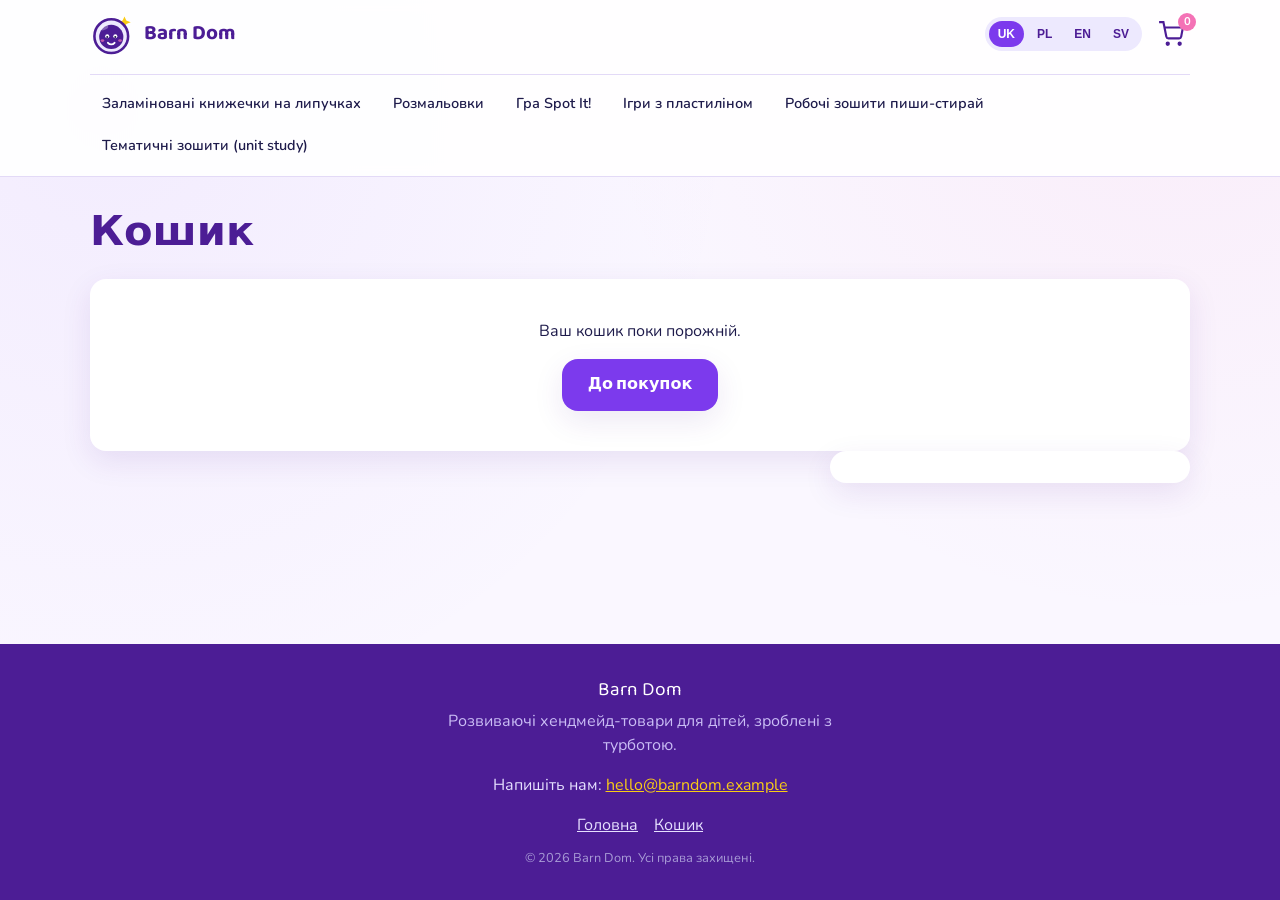
==== cart.html @ f645354f "First version of shop site Co-Authored-By: Claude Opus 5 <noreply@anthropic.com>" ====
<!doctype html>
<html lang="uk">
<head>
  <meta charset="UTF-8">
  <meta name="viewport" content="width=device-width, initial-scale=1">
  <title>Кошик — Barn Dom</title>
  <meta name="description" content="Ваш кошик покупок у крамниці Barn Dom.">
  <link rel="icon" href="assets/brand/favicon.svg" type="image/svg+xml">
  <link rel="preconnect" href="https://fonts.googleapis.com">
  <link rel="preconnect" href="https://fonts.gstatic.com" crossorigin>
  <link href="https://fonts.googleapis.com/css2?family=Baloo+2:wght@500;600;700;800&family=Nunito:wght@400;600;700;800&display=swap" rel="stylesheet">
  <link rel="stylesheet" href="css/styles.css">
</head>
<body data-page="cart">
  <a class="skip-link" href="#bd-page">Skip to content</a>
  <header class="site-header" id="bd-header"></header>
  <main id="bd-page" tabindex="-1"></main>
  <footer class="site-footer" id="bd-footer"></footer>

  <script src="js/config.js"></script>
  <script src="js/i18n.js"></script>
  <script src="js/products.js"></script>
  <script src="js/cart.js"></script>
  <script src="js/app.js"></script>
</body>
</html>
---- css/styles.css ----
/*
 * Barn Dom — styles
 * Mobile-first. Breakpoints: 600px (tablet), 900px (desktop).
 */

:root {
  --color-primary: #7c3aed;
  --color-primary-dark: #6423d1;
  --color-deep-purple: #4c1d95;
  --color-lavender: #ede9fe;
  --color-bg: #faf7ff;
  --color-yellow: #facc15;
  --color-pink: #f472b6;
  --color-ink: #1e1b4b;
  --color-muted: #6b6490;
  --color-white: #ffffff;
  --color-border: #e3daf7;
  --color-danger: #d1315b;

  --radius-lg: 24px;
  --radius-md: 16px;
  --radius-sm: 10px;
  --shadow-soft: 0 10px 30px rgba(76, 29, 149, 0.1);
  --shadow-lift: 0 16px 40px rgba(76, 29, 149, 0.18);

  --font-heading: "Baloo 2", "Comic Sans MS", system-ui, sans-serif;
  --font-body: "Nunito", system-ui, -apple-system, "Segoe UI", sans-serif;

  --container-width: 1140px;
  color-scheme: light;
}

* {
  box-sizing: border-box;
}

html,
body {
  margin: 0;
  padding: 0;
}

body {
  background: var(--color-bg);
  color: var(--color-ink);
  font-family: var(--font-body);
  line-height: 1.5;
  -webkit-font-smoothing: antialiased;
  background-image: radial-gradient(circle at 8% 12%, rgba(124, 58, 237, 0.06) 0, transparent 45%),
    radial-gradient(circle at 92% 4%, rgba(244, 114, 182, 0.08) 0, transparent 40%);
  background-attachment: fixed;
  min-height: 100vh;
  display: flex;
  flex-direction: column;
}

h1,
h2,
h3,
h4 {
  font-family: var(--font-heading);
  color: var(--color-deep-purple);
  line-height: 1.2;
  margin: 0 0 0.5em;
}

h1 {
  font-size: clamp(1.8rem, 4vw, 2.6rem);
}

h2 {
  font-size: clamp(1.4rem, 3vw, 1.9rem);
}

p {
  margin: 0 0 1em;
}

a {
  color: var(--color-primary);
}

img {
  max-width: 100%;
  display: block;
}

.container {
  width: 100%;
  max-width: var(--container-width);
  margin: 0 auto;
  padding-inline: 20px;
}

.visually-hidden {
  position: absolute;
  width: 1px;
  height: 1px;
  padding: 0;
  margin: -1px;
  overflow: hidden;
  clip: rect(0, 0, 0, 0);
  white-space: nowrap;
  border: 0;
}

.skip-link {
  position: absolute;
  left: 12px;
  top: -60px;
  background: var(--color-primary);
  color: #fff;
  padding: 10px 16px;
  border-radius: var(--radius-sm);
  z-index: 1000;
  transition: top 0.2s ease;
}

.skip-link:focus {
  top: 12px;
}

:focus-visible {
  outline: 3px solid var(--color-primary);
  outline-offset: 2px;
  border-radius: 6px;
}

/* ---------- buttons ---------- */

.btn {
  display: inline-flex;
  align-items: center;
  justify-content: center;
  gap: 8px;
  font-family: var(--font-heading);
  font-weight: 600;
  font-size: 1rem;
  border-radius: var(--radius-md);
  padding: 12px 24px;
  border: 2px solid transparent;
  cursor: pointer;
  text-decoration: none;
  transition: transform 0.15s ease, box-shadow 0.15s ease, background 0.15s ease;
}

.btn--primary {
  background: var(--color-primary);
  color: #fff;
  box-shadow: var(--shadow-soft);
}

.btn--primary:hover {
  background: var(--color-primary-dark);
  transform: translateY(-2px);
}

.btn--secondary {
  background: var(--color-lavender);
  color: var(--color-deep-purple);
}

.btn--secondary:hover {
  background: #ded3fb;
  transform: translateY(-2px);
}

.btn--ghost {
  background: transparent;
  color: var(--color-primary);
  border-color: var(--color-primary);
}

.btn--ghost:hover {
  background: var(--color-lavender);
}

.btn--large {
  width: 100%;
  padding: 14px 24px;
  font-size: 1.05rem;
}

@media (min-width: 600px) {
  .btn--large {
    width: auto;
  }
}

/* ---------- header ---------- */

.site-header {
  background: rgba(255, 255, 255, 0.9);
  backdrop-filter: blur(6px);
  position: sticky;
  top: 0;
  z-index: 100;
  border-bottom: 1px solid var(--color-border);
}

.header-inner {
  display: flex;
  align-items: center;
  gap: 12px;
  padding-block: 12px;
  flex-wrap: wrap;
}

.brand {
  display: flex;
  align-items: center;
  gap: 10px;
  text-decoration: none;
  margin-right: auto;
}

.brand__name {
  font-family: var(--font-heading);
  font-weight: 700;
  font-size: 1.3rem;
  color: var(--color-deep-purple);
}

.menu-toggle {
  order: 3;
  background: none;
  border: none;
  padding: 8px;
  cursor: pointer;
  display: flex;
  flex-direction: column;
  gap: 5px;
}

.menu-toggle__bar {
  width: 24px;
  height: 3px;
  background: var(--color-deep-purple);
  border-radius: 2px;
  transition: transform 0.2s ease, opacity 0.2s ease;
}

.menu-toggle.is-open .menu-toggle__bar:nth-child(2) {
  transform: translateY(8px) rotate(45deg);
}
.menu-toggle.is-open .menu-toggle__bar:nth-child(3) {
  opacity: 0;
}
.menu-toggle.is-open .menu-toggle__bar:nth-child(4) {
  transform: translateY(-8px) rotate(-45deg);
}

.main-nav {
  order: 4;
  display: none;
  flex-direction: column;
  width: 100%;
  gap: 4px;
  padding-top: 8px;
}

.main-nav.is-open {
  display: flex;
}

.main-nav__link {
  text-decoration: none;
  color: var(--color-ink);
  font-weight: 600;
  padding: 10px 12px;
  border-radius: var(--radius-sm);
}

.main-nav__link:hover {
  background: var(--color-lavender);
}

.header-actions {
  order: 2;
  display: flex;
  align-items: center;
  gap: 10px;
}

.lang-switcher {
  display: flex;
  gap: 4px;
  background: var(--color-lavender);
  padding: 4px;
  border-radius: 999px;
}

/* Two copies of the language switcher are rendered: one lives in the
   mobile menu, the other in the header-actions row for desktop. Only
   one is ever visible (display:none removes the hidden one from the
   accessibility tree too), so there's no duplicate announcement. */
.lang-switcher--mobile {
  margin-bottom: 10px;
}

.lang-switcher--desktop {
  display: none;
}

.lang-btn {
  border: none;
  background: transparent;
  color: var(--color-deep-purple);
  font-weight: 700;
  font-size: 0.75rem;
  padding: 6px 9px;
  border-radius: 999px;
  cursor: pointer;
}

.lang-btn.is-active {
  background: var(--color-primary);
  color: #fff;
}

.cart-link {
  position: relative;
  display: inline-flex;
  color: var(--color-deep-purple);
  padding: 6px;
}

.cart-count {
  position: absolute;
  top: -2px;
  right: -6px;
  background: var(--color-pink);
  color: #fff;
  font-size: 0.7rem;
  font-weight: 700;
  min-width: 18px;
  height: 18px;
  border-radius: 999px;
  display: flex;
  align-items: center;
  justify-content: center;
  padding: 0 4px;
}

@media (min-width: 900px) {
  .menu-toggle {
    display: none;
  }
  .lang-switcher--mobile {
    display: none;
  }
  .lang-switcher--desktop {
    display: flex;
  }
  .main-nav {
    display: flex;
    flex-direction: row;
    flex-wrap: wrap;
    order: 4;
    width: 100%;
    flex-basis: 100%;
    padding-top: 10px;
    margin-top: 6px;
    border-top: 1px solid var(--color-border);
    gap: 4px 8px;
  }
  .main-nav__link {
    white-space: nowrap;
    font-size: 0.9rem;
    padding: 8px 12px;
  }
  .header-actions {
    order: 2;
  }
}

/* ---------- footer ---------- */

.site-footer {
  margin-top: auto;
  background: var(--color-deep-purple);
  color: #e6e0ff;
  padding-block: 32px;
}

.footer-inner {
  text-align: center;
}

.footer__brand {
  font-family: var(--font-heading);
  font-size: 1.2rem;
  color: #fff;
  margin-bottom: 4px;
}

.footer__tagline {
  color: #cabdf5;
  max-width: 40ch;
  margin-inline: auto;
}

.footer__contact a {
  color: var(--color-yellow);
}

.footer__links {
  display: flex;
  justify-content: center;
  gap: 16px;
  margin-bottom: 12px;
}

.footer__links a {
  color: #e6e0ff;
}

.footer__rights {
  font-size: 0.8rem;
  color: #a89bd6;
  margin-bottom: 0;
}

/* ---------- main content spacing ---------- */

#bd-page {
  flex: 1;
  padding-block: 32px 60px;
}

/* ---------- hero / home ---------- */

.hero {
  display: flex;
  flex-direction: column-reverse;
  align-items: center;
  gap: 24px;
  text-align: center;
  padding-block: 8px 40px;
}

.hero__text h1 {
  position: relative;
}

.hero__text p {
  color: var(--color-muted);
  font-size: 1.05rem;
}

.hero__image img {
  width: min(320px, 70vw);
  height: auto;
  margin-inline: auto;
}

@media (min-width: 900px) {
  .hero {
    flex-direction: row;
    text-align: left;
    padding-block: 32px 56px;
  }
  .hero__text {
    flex: 1;
  }
  .hero__image {
    flex: 1;
  }
  .hero__image img {
    width: min(420px, 100%);
  }
}

.types-section {
  padding-block: 16px;
}

.types-section h2 {
  text-align: center;
  margin-bottom: 24px;
}

.type-grid {
  display: grid;
  grid-template-columns: repeat(2, minmax(0, 1fr));
  gap: 16px;
}

@media (min-width: 600px) {
  .type-grid {
    grid-template-columns: repeat(3, minmax(0, 1fr));
    gap: 20px;
  }
}

@media (min-width: 900px) {
  .type-grid {
    grid-template-columns: repeat(3, minmax(0, 1fr));
    gap: 24px;
  }
}

.type-card {
  background: #fff;
  border-radius: var(--radius-lg);
  padding: 20px 16px;
  text-align: center;
  text-decoration: none;
  color: var(--color-ink);
  box-shadow: var(--shadow-soft);
  display: flex;
  flex-direction: column;
  align-items: center;
  gap: 6px;
  min-width: 0;
  transition: transform 0.18s ease, box-shadow 0.18s ease;
  border: 2px solid transparent;
}

.type-card:hover,
.type-card:focus-visible {
  transform: translateY(-4px);
  box-shadow: var(--shadow-lift);
  border-color: var(--color-lavender);
}

.type-card__image {
  width: 100%;
  aspect-ratio: 1 / 1;
  display: flex;
  align-items: center;
  justify-content: center;
  background: var(--color-lavender);
  border-radius: var(--radius-md);
  overflow: hidden;
  margin-bottom: 8px;
}

.type-card__image img {
  width: 70%;
  height: 70%;
  object-fit: contain;
}

.type-card__name {
  font-family: var(--font-heading);
  font-weight: 700;
  color: var(--color-deep-purple);
  font-size: 1rem;
  overflow-wrap: break-word;
  word-break: break-word;
}

.type-card__tagline {
  color: var(--color-muted);
  font-size: 0.85rem;
  display: none;
}

.type-card__cta {
  color: var(--color-primary);
  font-weight: 700;
  font-size: 0.85rem;
  margin-top: auto;
}

@media (min-width: 600px) {
  .type-card__tagline {
    display: block;
  }
}

/* ---------- catalog ---------- */

.catalog {
  padding-block: 8px;
}

.back-link {
  display: inline-block;
  text-decoration: none;
  color: var(--color-muted);
  font-weight: 600;
  margin-bottom: 12px;
}

.catalog__count {
  color: var(--color-muted);
  font-weight: 600;
}

.catalog__empty {
  background: #fff;
  border-radius: var(--radius-md);
  padding: 24px;
  text-align: center;
  color: var(--color-muted);
  box-shadow: var(--shadow-soft);
}

.filters {
  margin-bottom: 16px;
}

.filters__toggle {
  display: inline-flex;
  align-items: center;
  gap: 6px;
  background: var(--color-lavender);
  color: var(--color-deep-purple);
  border: none;
  font-weight: 700;
  font-family: var(--font-heading);
  padding: 10px 18px;
  border-radius: 999px;
  cursor: pointer;
  margin-bottom: 12px;
}

.filters__panel {
  display: none;
  flex-direction: column;
  gap: 16px;
  background: #fff;
  border-radius: var(--radius-md);
  padding: 16px;
  box-shadow: var(--shadow-soft);
}

.filters__panel.is-open {
  display: flex;
}

.filter-group__title {
  font-size: 1rem;
  margin-bottom: 8px;
  color: var(--color-deep-purple);
}

.chip-row {
  display: flex;
  flex-wrap: wrap;
  gap: 8px;
}

/* Categories used to be a horizontally-scrolling strip that hid most
   chips off-screen. They now wrap like the age chips, on every
   breakpoint, so all categories stay visible without side-scrolling. */
.chip-row--scroll {
  flex-wrap: wrap;
}

.chip {
  border: 2px solid var(--color-border);
  background: #fff;
  color: var(--color-ink);
  padding: 7px 14px;
  border-radius: 999px;
  font-size: 0.85rem;
  font-weight: 600;
  cursor: pointer;
  white-space: nowrap;
  flex-shrink: 0;
  transition: background 0.15s ease, border-color 0.15s ease, color 0.15s ease;
}

.chip:hover {
  border-color: var(--color-primary);
}

.chip.is-active {
  background: var(--color-primary);
  border-color: var(--color-primary);
  color: #fff;
}

@media (min-width: 900px) {
  .filters__panel {
    display: flex;
  }
  .filters__toggle {
    display: none;
  }
}

.product-grid {
  display: grid;
  grid-template-columns: repeat(2, minmax(0, 1fr));
  gap: 16px;
}

@media (min-width: 600px) {
  .product-grid {
    grid-template-columns: repeat(3, minmax(0, 1fr));
    gap: 20px;
  }
}

@media (min-width: 900px) {
  .product-grid {
    grid-template-columns: repeat(4, minmax(0, 1fr));
    gap: 24px;
  }
}

.product-card {
  background: #fff;
  border-radius: var(--radius-lg);
  padding: 14px;
  box-shadow: var(--shadow-soft);
  display: flex;
  flex-direction: column;
  min-width: 0;
  transition: transform 0.18s ease, box-shadow 0.18s ease;
}

.product-card:hover {
  transform: translateY(-4px);
  box-shadow: var(--shadow-lift);
}

.product-card__image {
  display: block;
  aspect-ratio: 1 / 1;
  background: var(--color-lavender);
  border-radius: var(--radius-md);
  overflow: hidden;
  margin-bottom: 10px;
}

.product-card__image img {
  width: 100%;
  height: 100%;
  object-fit: contain;
}

.product-card__name {
  font-size: 1rem;
  margin-bottom: 4px;
  overflow-wrap: break-word;
  word-break: break-word;
}

.product-card__name a {
  text-decoration: none;
  color: var(--color-deep-purple);
}

.product-card__desc {
  color: var(--color-muted);
  font-size: 0.85rem;
  flex: 1;
}

.product-card__price {
  font-family: var(--font-heading);
  font-weight: 700;
  color: var(--color-primary);
  font-size: 1.1rem;
  margin-bottom: 10px;
}

.product-card__cta {
  text-align: center;
}

/* ---------- product page ---------- */

.product-page {
  display: flex;
  flex-direction: column;
  gap: 24px;
}

.product-page__media img {
  width: 100%;
  max-width: 420px;
  aspect-ratio: 1 / 1;
  object-fit: contain;
  background: var(--color-lavender);
  border-radius: var(--radius-lg);
  margin-inline: auto;
  padding: 20px;
}

.product-page__price {
  font-family: var(--font-heading);
  font-size: 1.5rem;
  color: var(--color-primary);
  font-weight: 700;
}

.product-page__desc {
  color: var(--color-ink);
}

@media (min-width: 900px) {
  .product-page {
    flex-direction: row;
    align-items: flex-start;
  }
  .product-page__media {
    flex: 1;
    position: sticky;
    top: 100px;
  }
  .product-page__info {
    flex: 1;
  }
}

.not-found {
  text-align: center;
  padding-block: 60px;
}

/* ---------- forms ---------- */

.form-field {
  margin-bottom: 18px;
}

.form-field label,
.form-field legend {
  display: block;
  font-weight: 700;
  color: var(--color-deep-purple);
  margin-bottom: 6px;
  font-family: var(--font-heading);
}

.form-field input[type="text"],
.form-field input[type="email"],
.form-field input[type="tel"],
.form-field input[type="number"],
.form-field textarea,
.form-field select {
  width: 100%;
  padding: 11px 14px;
  border-radius: var(--radius-sm);
  border: 2px solid var(--color-border);
  font-family: var(--font-body);
  font-size: 1rem;
  background: #fff;
  color: var(--color-ink);
}

.form-field input:focus,
.form-field textarea:focus,
.form-field select:focus {
  border-color: var(--color-primary);
}

.form-error {
  color: var(--color-danger);
  font-size: 0.85rem;
  margin: 6px 0 0;
}

fieldset.form-field {
  border: none;
  padding: 0;
  margin: 0 0 18px;
}

.radio-pill-row {
  display: flex;
  flex-wrap: wrap;
  gap: 8px;
}

.radio-pill {
  border: 2px solid var(--color-border);
  border-radius: 999px;
  padding: 8px 16px;
  cursor: pointer;
  font-weight: 600;
  font-size: 0.9rem;
  position: relative;
}

.radio-pill input {
  position: absolute;
  opacity: 0;
}

.radio-pill:has(input:checked) {
  background: var(--color-primary);
  border-color: var(--color-primary);
  color: #fff;
}

.radio-pill:has(input:focus-visible) {
  outline: 3px solid var(--color-primary);
  outline-offset: 2px;
}

.checkbox-field {
  display: flex;
  align-items: flex-start;
  gap: 10px;
  font-weight: 600;
  cursor: pointer;
}

.checkbox-field input {
  margin-top: 4px;
  width: 20px;
  height: 20px;
  flex-shrink: 0;
}

.quantity-stepper {
  display: inline-flex;
  align-items: center;
  border: 2px solid var(--color-border);
  border-radius: 999px;
  overflow: hidden;
  width: fit-content;
}

.quantity-stepper button {
  border: none;
  background: var(--color-lavender);
  color: var(--color-deep-purple);
  width: 36px;
  height: 36px;
  font-size: 1.1rem;
  cursor: pointer;
}

.quantity-stepper input {
  width: 44px;
  border: none;
  text-align: center;
  font-size: 1rem;
  font-family: var(--font-body);
  -moz-appearance: textfield;
}

.quantity-stepper input::-webkit-outer-spin-button,
.quantity-stepper input::-webkit-inner-spin-button {
  -webkit-appearance: none;
  margin: 0;
}

/* ---------- cart page ---------- */

.cart-page h1 {
  margin-bottom: 20px;
}

.cart-empty {
  background: #fff;
  border-radius: var(--radius-md);
  padding: 40px 20px;
  text-align: center;
  box-shadow: var(--shadow-soft);
}

.cart-lines {
  list-style: none;
  margin: 0 0 20px;
  padding: 0;
  display: flex;
  flex-direction: column;
  gap: 12px;
}

.cart-line {
  background: #fff;
  border-radius: var(--radius-md);
  box-shadow: var(--shadow-soft);
  padding: 12px;
  display: grid;
  grid-template-columns: 70px 1fr;
  gap: 12px;
  align-items: center;
  position: relative;
}

.cart-line__image {
  width: 70px;
  height: 70px;
  object-fit: contain;
  background: var(--color-lavender);
  border-radius: var(--radius-sm);
  padding: 6px;
}

.cart-line__info {
  min-width: 0;
}

.cart-line__name {
  font-weight: 700;
  color: var(--color-deep-purple);
  margin-bottom: 2px;
}

.cart-line__meta {
  color: var(--color-muted);
  font-size: 0.85rem;
  margin-bottom: 2px;
}

.cart-line__price {
  color: var(--color-primary);
  font-weight: 700;
  margin-bottom: 0;
}

.cart-line__qty {
  grid-column: 2;
}

.cart-line__remove {
  grid-column: 2;
  justify-self: start;
  border: none;
  background: none;
  color: var(--color-danger);
  font-size: 1.4rem;
  line-height: 1;
  cursor: pointer;
  padding: 4px 8px;
}

@media (min-width: 600px) {
  .cart-line {
    grid-template-columns: 70px 1fr auto auto;
  }
  .cart-line__qty,
  .cart-line__remove {
    grid-column: auto;
  }
}

.cart-summary {
  background: #fff;
  border-radius: var(--radius-md);
  box-shadow: var(--shadow-soft);
  padding: 16px 20px;
  margin-bottom: 32px;
  max-width: 360px;
  margin-left: auto;
}

.cart-summary__row {
  display: flex;
  justify-content: space-between;
  padding-block: 6px;
  color: var(--color-muted);
}

.cart-summary__row--total {
  color: var(--color-ink);
  font-weight: 700;
  font-size: 1.15rem;
  border-top: 1px solid var(--color-border);
  margin-top: 4px;
  padding-top: 10px;
}

.order-section {
  background: #fff;
  border-radius: var(--radius-lg);
  padding: 24px;
  box-shadow: var(--shadow-soft);
}

.order-confirmation {
  background: var(--color-lavender);
  border-radius: var(--radius-md);
  padding: 20px;
  text-align: center;
}

.order-confirmation h3 {
  color: var(--color-deep-purple);
}

/* ---------- toast ---------- */

.bd-toast {
  position: fixed;
  left: 50%;
  bottom: 24px;
  transform: translate(-50%, 20px);
  background: var(--color-deep-purple);
  color: #fff;
  padding: 14px 22px;
  border-radius: 999px;
  box-shadow: var(--shadow-lift);
  font-weight: 700;
  opacity: 0;
  transition: opacity 0.25s ease, transform 0.25s ease;
  z-index: 1000;
  max-width: 90vw;
  text-align: center;
}

.bd-toast.show {
  opacity: 1;
  transform: translate(-50%, 0);
}

/* ---------- dark mode ---------- */
@media (prefers-color-scheme: dark) {
  :root:not([data-theme="light"]) {
    color-scheme: dark;
  }
}
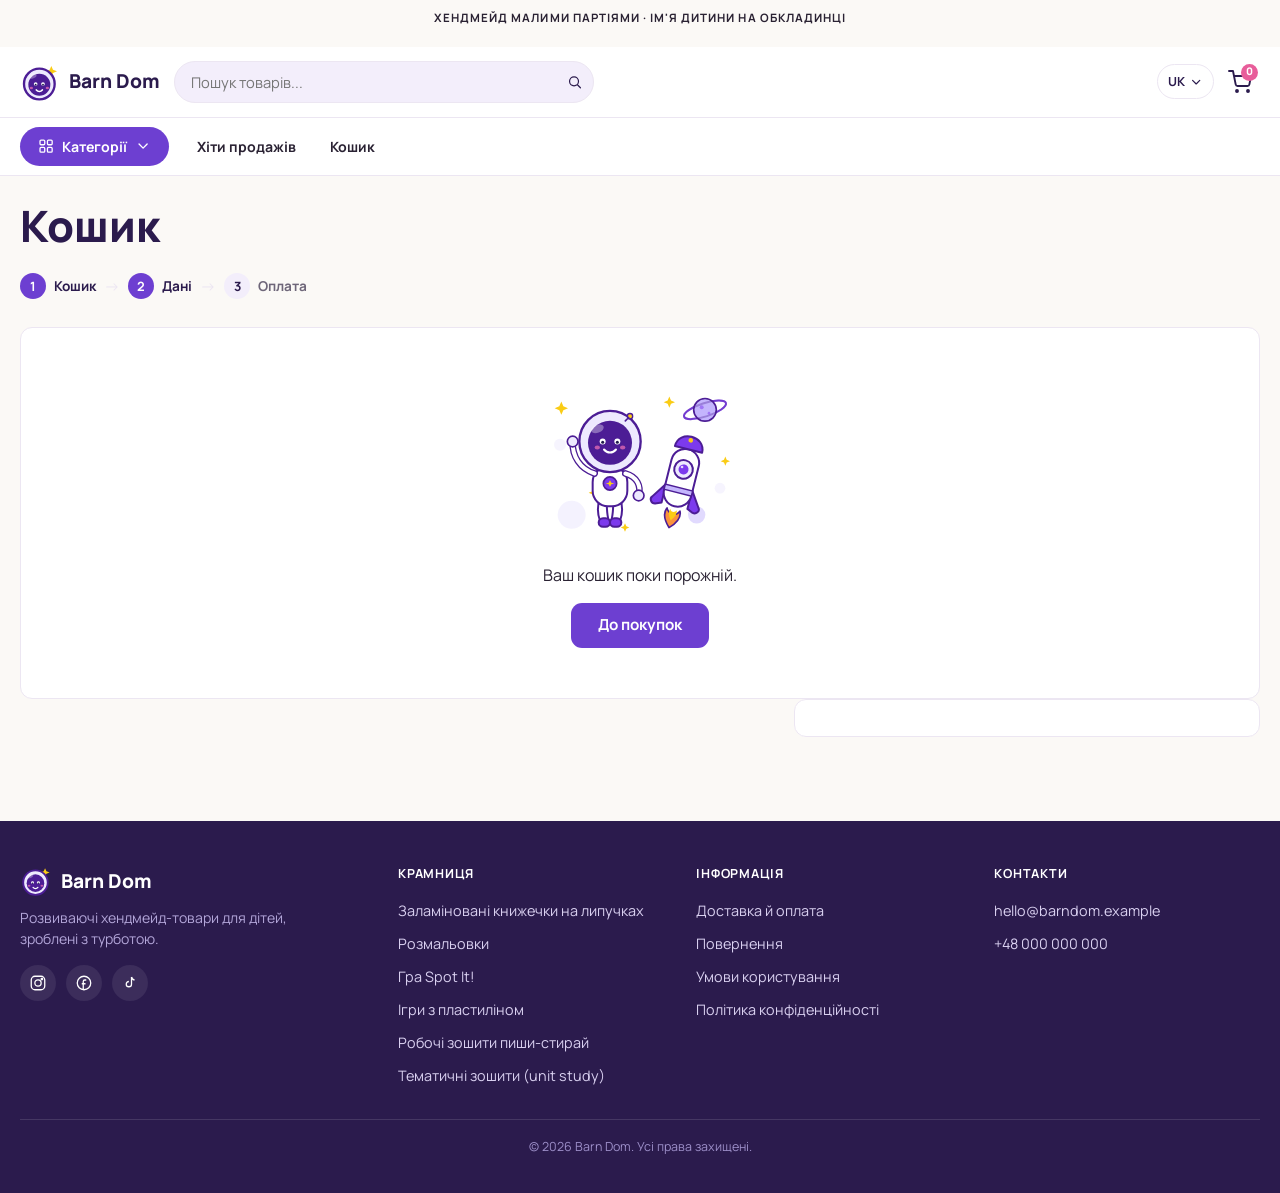
==== commit f42916b0: "Redesign shop based on reference stores Co-Authored-By: Claude Opus 5 <noreply@anthropic.com>" ====
--- a/cart.html
+++ b/cart.html
@@ -8,11 +8,12 @@
   <link rel="icon" href="assets/brand/favicon.svg" type="image/svg+xml">
   <link rel="preconnect" href="https://fonts.googleapis.com">
   <link rel="preconnect" href="https://fonts.gstatic.com" crossorigin>
-  <link href="https://fonts.googleapis.com/css2?family=Baloo+2:wght@500;600;700;800&family=Nunito:wght@400;600;700;800&display=swap" rel="stylesheet">
+  <link href="https://fonts.googleapis.com/css2?family=Manrope:wght@400;500;600;700;800&display=swap" rel="stylesheet">
   <link rel="stylesheet" href="css/styles.css">
 </head>
 <body data-page="cart">
   <a class="skip-link" href="#bd-page">Skip to content</a>
+  <div id="bd-announcement"></div>
   <header class="site-header" id="bd-header"></header>
   <main id="bd-page" tabindex="-1"></main>
   <footer class="site-footer" id="bd-footer"></footer>
--- a/css/styles.css
+++ b/css/styles.css
@@ -1,32 +1,39 @@
 /*
  * Barn Dom — styles
- * Mobile-first. Breakpoints: 600px (tablet), 900px (desktop).
+ * --------------------------------
+ * Mobile-first. Breakpoints used throughout: 560px, 768px, 900px, 1200px.
+ * Palette, type and component rules follow the shop's design system —
+ * see the CSS variables below for the single source of truth on color.
  */
 
 :root {
-  --color-primary: #7c3aed;
-  --color-primary-dark: #6423d1;
-  --color-deep-purple: #4c1d95;
-  --color-lavender: #ede9fe;
-  --color-bg: #faf7ff;
-  --color-yellow: #facc15;
-  --color-pink: #f472b6;
-  --color-ink: #1e1b4b;
-  --color-muted: #6b6490;
+  /* ---- color ---- */
+  --color-bg: #fbf9f6;
+  --color-surface: #ffffff;
+  --color-ink: #2a2233;
+  --color-muted: #6e6679;
+  --color-border: #ece6f2;
+  --color-primary: #6d3fd1;
+  --color-primary-dark: #5a2fb8;
+  --color-deep-purple: #2b1b4d;
+  --color-lavender: #f3eefb;
+  --color-yellow: #f5c542;
+  --color-pink: #e85d9a;
+  --color-danger: #c8305a;
   --color-white: #ffffff;
-  --color-border: #e3daf7;
-  --color-danger: #d1315b;
-
-  --radius-lg: 24px;
-  --radius-md: 16px;
+
+  /* ---- shape & shadow ---- */
+  --radius-lg: 18px;
+  --radius-md: 12px;
   --radius-sm: 10px;
-  --shadow-soft: 0 10px 30px rgba(76, 29, 149, 0.1);
-  --shadow-lift: 0 16px 40px rgba(76, 29, 149, 0.18);
-
-  --font-heading: "Baloo 2", "Comic Sans MS", system-ui, sans-serif;
-  --font-body: "Nunito", system-ui, -apple-system, "Segoe UI", sans-serif;
-
-  --container-width: 1140px;
+  --shadow-soft: 0 2px 10px rgba(43, 27, 77, 0.06);
+  --shadow-lift: 0 14px 32px rgba(43, 27, 77, 0.14);
+
+  /* ---- type ---- */
+  --font-body: "Manrope", system-ui, -apple-system, "Segoe UI", sans-serif;
+  --font-heading: "Manrope", system-ui, -apple-system, "Segoe UI", sans-serif;
+
+  --container-width: 1280px;
   color-scheme: light;
 }
 
@@ -38,6 +45,21 @@
 body {
   margin: 0;
   padding: 0;
+}
+
+html {
+  scroll-behavior: smooth;
+}
+
+@media (prefers-reduced-motion: reduce) {
+  html {
+    scroll-behavior: auto;
+  }
+  * {
+    animation-duration: 0.001ms !important;
+    animation-iteration-count: 1 !important;
+    transition-duration: 0.001ms !important;
+  }
 }
 
 body {
@@ -46,9 +68,6 @@
   font-family: var(--font-body);
   line-height: 1.5;
   -webkit-font-smoothing: antialiased;
-  background-image: radial-gradient(circle at 8% 12%, rgba(124, 58, 237, 0.06) 0, transparent 45%),
-    radial-gradient(circle at 92% 4%, rgba(244, 114, 182, 0.08) 0, transparent 40%);
-  background-attachment: fixed;
   min-height: 100vh;
   display: flex;
   flex-direction: column;
@@ -59,17 +78,22 @@
 h3,
 h4 {
   font-family: var(--font-heading);
+  font-weight: 800;
   color: var(--color-deep-purple);
   line-height: 1.2;
   margin: 0 0 0.5em;
 }
 
 h1 {
-  font-size: clamp(1.8rem, 4vw, 2.6rem);
+  font-size: clamp(1.8rem, 4vw, 2.7rem);
 }
 
 h2 {
   font-size: clamp(1.4rem, 3vw, 1.9rem);
+}
+
+h3 {
+  font-size: 1.1rem;
 }
 
 p {
@@ -83,6 +107,10 @@
 img {
   max-width: 100%;
   display: block;
+}
+
+button {
+  font-family: inherit;
 }
 
 .container {
@@ -126,6 +154,32 @@
   border-radius: 6px;
 }
 
+/* Section heading convention: uppercase, letter-spaced. Product names and
+   body copy stay in normal case (set explicitly where needed). */
+.section-title {
+  text-transform: uppercase;
+  letter-spacing: 0.08em;
+  font-size: clamp(1.3rem, 2.6vw, 1.7rem);
+}
+
+.section-title--center {
+  text-align: center;
+}
+
+.section-lede {
+  color: var(--color-muted);
+  max-width: 60ch;
+}
+
+.section-lede--center {
+  text-align: center;
+  margin-inline: auto;
+}
+
+.section {
+  padding-block: 40px;
+}
+
 /* ---------- buttons ---------- */
 
 .btn {
@@ -134,35 +188,35 @@
   justify-content: center;
   gap: 8px;
   font-family: var(--font-heading);
-  font-weight: 600;
-  font-size: 1rem;
-  border-radius: var(--radius-md);
-  padding: 12px 24px;
-  border: 2px solid transparent;
+  font-weight: 700;
+  font-size: 0.95rem;
+  border-radius: 11px;
+  padding: 13px 26px;
+  border: 1.5px solid transparent;
   cursor: pointer;
   text-decoration: none;
-  transition: transform 0.15s ease, box-shadow 0.15s ease, background 0.15s ease;
+  transition: transform 0.15s ease, box-shadow 0.15s ease, background 0.15s ease, border-color 0.15s ease;
+  line-height: 1.1;
 }
 
 .btn--primary {
   background: var(--color-primary);
   color: #fff;
-  box-shadow: var(--shadow-soft);
 }
 
 .btn--primary:hover {
   background: var(--color-primary-dark);
-  transform: translateY(-2px);
 }
 
 .btn--secondary {
-  background: var(--color-lavender);
+  background: var(--color-surface);
   color: var(--color-deep-purple);
+  border-color: var(--color-border);
 }
 
 .btn--secondary:hover {
-  background: #ded3fb;
-  transform: translateY(-2px);
+  border-color: var(--color-primary);
+  color: var(--color-primary);
 }
 
 .btn--ghost {
@@ -175,54 +229,255 @@
   background: var(--color-lavender);
 }
 
+.btn--dark {
+  background: var(--color-deep-purple);
+  color: #fff;
+}
+
+.btn--dark:hover {
+  background: #201439;
+}
+
 .btn--large {
   width: 100%;
-  padding: 14px 24px;
-  font-size: 1.05rem;
-}
-
-@media (min-width: 600px) {
+  padding: 15px 26px;
+  font-size: 1.02rem;
+}
+
+.btn--small {
+  padding: 8px 16px;
+  font-size: 0.85rem;
+  border-radius: 9px;
+}
+
+.btn:disabled {
+  opacity: 0.5;
+  cursor: not-allowed;
+}
+
+@media (min-width: 560px) {
   .btn--large {
     width: auto;
   }
 }
 
+.icon {
+  width: 1.15em;
+  height: 1.15em;
+  flex-shrink: 0;
+}
+
+/* ---------- announcement bar ---------- */
+
+.announcement-bar {
+  background: var(--color-deep-purple);
+  color: #fff;
+}
+
+.announcement-bar__inner {
+  padding-block: 9px;
+  text-align: center;
+  font-size: 0.72rem;
+  font-weight: 700;
+  text-transform: uppercase;
+  letter-spacing: 0.09em;
+}
+
 /* ---------- header ---------- */
 
 .site-header {
-  background: rgba(255, 255, 255, 0.9);
-  backdrop-filter: blur(6px);
+  background: var(--color-surface);
   position: sticky;
   top: 0;
   z-index: 100;
   border-bottom: 1px solid var(--color-border);
 }
 
-.header-inner {
-  display: flex;
-  align-items: center;
-  gap: 12px;
-  padding-block: 12px;
-  flex-wrap: wrap;
+.header-row {
+  display: flex;
+  align-items: center;
+  gap: 14px;
+  padding-block: 14px;
 }
 
 .brand {
   display: flex;
   align-items: center;
-  gap: 10px;
+  gap: 9px;
   text-decoration: none;
-  margin-right: auto;
+  flex-shrink: 0;
 }
 
 .brand__name {
   font-family: var(--font-heading);
-  font-weight: 700;
-  font-size: 1.3rem;
+  font-weight: 800;
+  font-size: 1.2rem;
   color: var(--color-deep-purple);
 }
 
+.header-search {
+  display: none;
+}
+
+.header-search-form {
+  position: relative;
+  width: 100%;
+}
+
+.header-search-form input[type="search"] {
+  width: 100%;
+  padding: 10px 42px 10px 16px;
+  border-radius: 999px;
+  border: 1.5px solid var(--color-border);
+  background: var(--color-lavender);
+  font-family: var(--font-body);
+  font-size: 0.92rem;
+  color: var(--color-ink);
+}
+
+.header-search-form input[type="search"]:focus {
+  border-color: var(--color-primary);
+  background: #fff;
+}
+
+.header-search-form button {
+  position: absolute;
+  right: 4px;
+  top: 50%;
+  transform: translateY(-50%);
+  border: none;
+  background: none;
+  color: var(--color-deep-purple);
+  padding: 8px;
+  cursor: pointer;
+  display: flex;
+}
+
+.header-search-mobile-wrap {
+  padding-bottom: 12px;
+}
+
+.header-actions {
+  display: flex;
+  align-items: center;
+  gap: 6px;
+  margin-left: auto;
+  flex-shrink: 0;
+}
+
+.lang-dropdown {
+  position: relative;
+}
+
+.lang-dropdown__toggle {
+  display: inline-flex;
+  align-items: center;
+  gap: 4px;
+  border: 1.5px solid var(--color-border);
+  background: #fff;
+  color: var(--color-deep-purple);
+  font-weight: 700;
+  font-size: 0.78rem;
+  padding: 8px 10px;
+  border-radius: 999px;
+  cursor: pointer;
+}
+
+.lang-dropdown__toggle:hover {
+  border-color: var(--color-primary);
+}
+
+.lang-dropdown__panel {
+  display: none;
+  position: absolute;
+  right: 0;
+  top: calc(100% + 6px);
+  background: #fff;
+  border: 1px solid var(--color-border);
+  border-radius: var(--radius-md);
+  box-shadow: var(--shadow-lift);
+  padding: 6px;
+  min-width: 140px;
+  z-index: 50;
+}
+
+.lang-dropdown.is-open .lang-dropdown__panel {
+  display: block;
+}
+
+.lang-dropdown__option {
+  display: flex;
+  align-items: center;
+  gap: 8px;
+  width: 100%;
+  border: none;
+  background: none;
+  text-align: left;
+  padding: 8px 10px;
+  border-radius: var(--radius-sm);
+  font-size: 0.88rem;
+  font-weight: 600;
+  color: var(--color-ink);
+  cursor: pointer;
+}
+
+.lang-dropdown__option:hover {
+  background: var(--color-lavender);
+}
+
+.lang-dropdown__option.is-active {
+  color: var(--color-primary);
+}
+
+.lang-dropdown__code {
+  font-weight: 800;
+  color: var(--color-primary);
+  width: 2ch;
+}
+
+/* mobile-menu duplicates the language switcher for small screens; only one
+   copy is ever visible so there's no duplicate a11y announcement. */
+.lang-grid {
+  display: flex;
+  flex-wrap: wrap;
+  gap: 8px;
+}
+
+.lang-grid .lang-dropdown__option {
+  border: 1.5px solid var(--color-border);
+  width: auto;
+}
+
+.cart-link {
+  position: relative;
+  display: inline-flex;
+  color: var(--color-deep-purple);
+  padding: 8px;
+  border-radius: 999px;
+}
+
+.cart-link:hover {
+  background: var(--color-lavender);
+}
+
+.cart-count {
+  position: absolute;
+  top: 2px;
+  right: 2px;
+  background: var(--color-pink);
+  color: #fff;
+  font-size: 0.65rem;
+  font-weight: 800;
+  min-width: 17px;
+  height: 17px;
+  border-radius: 999px;
+  display: flex;
+  align-items: center;
+  justify-content: center;
+  padding: 0 3px;
+}
+
 .menu-toggle {
-  order: 3;
   background: none;
   border: none;
   padding: 8px;
@@ -233,144 +488,196 @@
 }
 
 .menu-toggle__bar {
-  width: 24px;
-  height: 3px;
+  width: 22px;
+  height: 2.5px;
   background: var(--color-deep-purple);
   border-radius: 2px;
   transition: transform 0.2s ease, opacity 0.2s ease;
 }
 
+.menu-toggle.is-open .menu-toggle__bar:nth-child(1) {
+  transform: translateY(7.5px) rotate(45deg);
+}
 .menu-toggle.is-open .menu-toggle__bar:nth-child(2) {
-  transform: translateY(8px) rotate(45deg);
+  opacity: 0;
 }
 .menu-toggle.is-open .menu-toggle__bar:nth-child(3) {
-  opacity: 0;
-}
-.menu-toggle.is-open .menu-toggle__bar:nth-child(4) {
-  transform: translateY(-8px) rotate(-45deg);
-}
-
-.main-nav {
-  order: 4;
+  transform: translateY(-7.5px) rotate(-45deg);
+}
+
+/* subnav: categories dropdown + text links (desktop only) */
+
+.subnav {
   display: none;
-  flex-direction: column;
-  width: 100%;
-  gap: 4px;
-  padding-top: 8px;
-}
-
-.main-nav.is-open {
-  display: flex;
-}
-
-.main-nav__link {
+}
+
+.categories-dropdown {
+  position: relative;
+}
+
+.categories-dropdown__toggle {
+  display: inline-flex;
+  align-items: center;
+  gap: 8px;
+  background: var(--color-primary);
+  color: #fff;
+  border: none;
+  font-weight: 700;
+  font-size: 0.88rem;
+  padding: 10px 18px;
+  border-radius: 999px;
+  cursor: pointer;
+}
+
+.categories-dropdown__toggle:hover {
+  background: var(--color-primary-dark);
+}
+
+.categories-dropdown__panel {
+  display: none;
+  position: absolute;
+  left: 0;
+  top: calc(100% + 8px);
+  background: #fff;
+  border: 1px solid var(--color-border);
+  border-radius: var(--radius-md);
+  box-shadow: var(--shadow-lift);
+  padding: 8px;
+  min-width: 260px;
+  z-index: 50;
+}
+
+.categories-dropdown.is-open .categories-dropdown__panel {
+  display: grid;
+  gap: 2px;
+}
+
+.categories-dropdown__link {
+  display: block;
+  padding: 9px 12px;
+  border-radius: var(--radius-sm);
+  color: var(--color-ink);
+  text-decoration: none;
+  font-size: 0.92rem;
+  font-weight: 600;
+}
+
+.categories-dropdown__link:hover {
+  background: var(--color-lavender);
+  color: var(--color-primary);
+}
+
+.subnav__link {
   text-decoration: none;
   color: var(--color-ink);
-  font-weight: 600;
-  padding: 10px 12px;
-  border-radius: var(--radius-sm);
-}
-
-.main-nav__link:hover {
+  font-weight: 700;
+  font-size: 0.88rem;
+  padding: 10px 6px;
+}
+
+.subnav__link:hover {
+  color: var(--color-primary);
+}
+
+/* mobile menu (slide-in panel) */
+
+.mobile-menu-overlay {
+  position: fixed;
+  inset: 0;
+  background: rgba(43, 27, 77, 0.4);
+  z-index: 200;
+  display: none;
+}
+
+.mobile-menu-overlay.is-open {
+  display: block;
+}
+
+.mobile-menu {
+  position: fixed;
+  top: 0;
+  right: 0;
+  bottom: 0;
+  width: min(320px, 88vw);
+  background: #fff;
+  z-index: 201;
+  transform: translateX(100%);
+  transition: transform 0.25s ease;
+  overflow-y: auto;
+  padding: 18px;
+  display: flex;
+  flex-direction: column;
+  gap: 20px;
+}
+
+.mobile-menu-overlay.is-open .mobile-menu {
+  transform: translateX(0);
+}
+
+.mobile-menu__top {
+  display: flex;
+  justify-content: flex-end;
+}
+
+.mobile-menu__close {
+  border: none;
   background: var(--color-lavender);
-}
-
-.header-actions {
-  order: 2;
-  display: flex;
-  align-items: center;
-  gap: 10px;
-}
-
-.lang-switcher {
-  display: flex;
-  gap: 4px;
-  background: var(--color-lavender);
-  padding: 4px;
-  border-radius: 999px;
-}
-
-/* Two copies of the language switcher are rendered: one lives in the
-   mobile menu, the other in the header-actions row for desktop. Only
-   one is ever visible (display:none removes the hidden one from the
-   accessibility tree too), so there's no duplicate announcement. */
-.lang-switcher--mobile {
-  margin-bottom: 10px;
-}
-
-.lang-switcher--desktop {
-  display: none;
-}
-
-.lang-btn {
-  border: none;
-  background: transparent;
   color: var(--color-deep-purple);
-  font-weight: 700;
-  font-size: 0.75rem;
-  padding: 6px 9px;
+  width: 36px;
+  height: 36px;
   border-radius: 999px;
   cursor: pointer;
-}
-
-.lang-btn.is-active {
-  background: var(--color-primary);
-  color: #fff;
-}
-
-.cart-link {
-  position: relative;
-  display: inline-flex;
-  color: var(--color-deep-purple);
-  padding: 6px;
-}
-
-.cart-count {
-  position: absolute;
-  top: -2px;
-  right: -6px;
-  background: var(--color-pink);
-  color: #fff;
-  font-size: 0.7rem;
-  font-weight: 700;
-  min-width: 18px;
-  height: 18px;
-  border-radius: 999px;
-  display: flex;
-  align-items: center;
-  justify-content: center;
-  padding: 0 4px;
+  font-size: 1.1rem;
+  line-height: 1;
+}
+
+.mobile-menu__group-title {
+  text-transform: uppercase;
+  letter-spacing: 0.06em;
+  font-size: 0.75rem;
+  color: var(--color-muted);
+  margin-bottom: 8px;
+  font-weight: 700;
+}
+
+.mobile-menu__links {
+  display: flex;
+  flex-direction: column;
+  gap: 2px;
+}
+
+.mobile-menu__links a {
+  text-decoration: none;
+  color: var(--color-ink);
+  font-weight: 700;
+  padding: 10px 4px;
+  border-bottom: 1px solid var(--color-border);
 }
 
 @media (min-width: 900px) {
   .menu-toggle {
     display: none;
   }
-  .lang-switcher--mobile {
+  .header-search--desktop {
+    display: block;
+    flex: 1;
+    max-width: 420px;
+  }
+  .header-search-mobile-wrap {
     display: none;
   }
-  .lang-switcher--desktop {
+  .subnav {
     display: flex;
-  }
-  .main-nav {
-    display: flex;
-    flex-direction: row;
-    flex-wrap: wrap;
-    order: 4;
-    width: 100%;
-    flex-basis: 100%;
-    padding-top: 10px;
-    margin-top: 6px;
+    align-items: center;
+    gap: 22px;
     border-top: 1px solid var(--color-border);
-    gap: 4px 8px;
-  }
-  .main-nav__link {
-    white-space: nowrap;
-    font-size: 0.9rem;
-    padding: 8px 12px;
-  }
-  .header-actions {
-    order: 2;
+    padding-block: 8px;
+  }
+}
+
+@media (max-width: 899px) {
+  .header-search--mobile {
+    display: block;
   }
 }
 
@@ -379,106 +686,230 @@
 .site-footer {
   margin-top: auto;
   background: var(--color-deep-purple);
-  color: #e6e0ff;
-  padding-block: 32px;
-}
-
-.footer-inner {
-  text-align: center;
-}
-
-.footer__brand {
+  color: #d9d0f0;
+  padding-block: 44px 24px;
+}
+
+.footer-grid {
+  display: grid;
+  gap: 32px;
+  grid-template-columns: 1fr;
+}
+
+@media (min-width: 640px) {
+  .footer-grid {
+    grid-template-columns: repeat(2, minmax(0, 1fr));
+  }
+}
+
+@media (min-width: 1000px) {
+  .footer-grid {
+    grid-template-columns: 1.3fr repeat(3, 1fr);
+  }
+}
+
+.footer-col__title {
+  text-transform: uppercase;
+  letter-spacing: 0.07em;
+  font-size: 0.78rem;
+  color: #fff;
+  margin-bottom: 14px;
+  font-weight: 700;
+}
+
+.footer-col__links {
+  display: flex;
+  flex-direction: column;
+  gap: 9px;
+  list-style: none;
+  padding: 0;
+  margin: 0;
+}
+
+.footer-col__links a {
+  color: #d9d0f0;
+  text-decoration: none;
+  font-size: 0.9rem;
+}
+
+.footer-col__links a:hover {
+  color: #fff;
+}
+
+.footer-brand__name {
   font-family: var(--font-heading);
+  font-weight: 800;
   font-size: 1.2rem;
   color: #fff;
-  margin-bottom: 4px;
-}
-
-.footer__tagline {
-  color: #cabdf5;
-  max-width: 40ch;
-  margin-inline: auto;
-}
-
-.footer__contact a {
-  color: var(--color-yellow);
-}
-
-.footer__links {
-  display: flex;
+  display: flex;
+  align-items: center;
+  gap: 9px;
+  margin-bottom: 10px;
+}
+
+.footer-brand__tagline {
+  color: #b3a6d9;
+  font-size: 0.88rem;
+  max-width: 32ch;
+  margin-bottom: 16px;
+}
+
+.footer-social {
+  display: flex;
+  gap: 10px;
+}
+
+.footer-social a {
+  display: inline-flex;
+  align-items: center;
   justify-content: center;
-  gap: 16px;
-  margin-bottom: 12px;
-}
-
-.footer__links a {
-  color: #e6e0ff;
-}
-
-.footer__rights {
-  font-size: 0.8rem;
-  color: #a89bd6;
-  margin-bottom: 0;
+  width: 36px;
+  height: 36px;
+  border-radius: 999px;
+  background: rgba(255, 255, 255, 0.08);
+  color: #fff;
+}
+
+.footer-social a:hover {
+  background: var(--color-primary);
+}
+
+.footer-bottom {
+  border-top: 1px solid rgba(255, 255, 255, 0.12);
+  margin-top: 32px;
+  padding-top: 18px;
+  text-align: center;
+  font-size: 0.78rem;
+  color: #9d8fc9;
 }
 
 /* ---------- main content spacing ---------- */
 
 #bd-page {
   flex: 1;
-  padding-block: 32px 60px;
 }
 
 /* ---------- hero / home ---------- */
 
 .hero {
+  background: linear-gradient(160deg, var(--color-deep-purple) 0%, var(--color-primary) 100%);
+  background-color: var(--color-deep-purple);
+  position: relative;
+  overflow: hidden;
+  color: #fff;
+}
+
+.hero__stars {
+  position: absolute;
+  inset: 0;
+  background-image: radial-gradient(2px 2px at 10% 20%, rgba(255, 255, 255, 0.55) 0, transparent 60%),
+    radial-gradient(2px 2px at 85% 15%, rgba(255, 255, 255, 0.4) 0, transparent 60%),
+    radial-gradient(1.5px 1.5px at 60% 70%, rgba(255, 255, 255, 0.5) 0, transparent 60%),
+    radial-gradient(1.5px 1.5px at 25% 80%, rgba(255, 255, 255, 0.35) 0, transparent 60%),
+    radial-gradient(2px 2px at 95% 60%, rgba(255, 255, 255, 0.4) 0, transparent 60%),
+    radial-gradient(1.5px 1.5px at 45% 35%, rgba(255, 255, 255, 0.3) 0, transparent 60%);
+  pointer-events: none;
+}
+
+.hero__inner {
+  position: relative;
   display: flex;
   flex-direction: column-reverse;
   align-items: center;
   gap: 24px;
   text-align: center;
-  padding-block: 8px 40px;
+  padding-block: 40px 44px;
 }
 
 .hero__text h1 {
-  position: relative;
+  color: #fff;
 }
 
 .hero__text p {
-  color: var(--color-muted);
+  color: #e3d9f7;
   font-size: 1.05rem;
+  max-width: 46ch;
+  margin-inline: auto;
 }
 
 .hero__image img {
-  width: min(320px, 70vw);
+  width: min(300px, 68vw);
   height: auto;
   margin-inline: auto;
 }
 
 @media (min-width: 900px) {
-  .hero {
+  .hero__inner {
     flex-direction: row;
     text-align: left;
-    padding-block: 32px 56px;
+    padding-block: 60px 68px;
+    gap: 40px;
   }
   .hero__text {
-    flex: 1;
+    flex: 1.1;
+  }
+  .hero__text p {
+    margin-inline: 0;
   }
   .hero__image {
     flex: 1;
   }
   .hero__image img {
-    width: min(420px, 100%);
-  }
-}
-
-.types-section {
-  padding-block: 16px;
-}
-
-.types-section h2 {
+    width: min(400px, 100%);
+  }
+}
+
+/* ---------- benefit strip ---------- */
+
+.benefits {
+  padding-block: 30px;
+  border-bottom: 1px solid var(--color-border);
+}
+
+.benefits__grid {
+  display: grid;
+  grid-template-columns: repeat(2, minmax(0, 1fr));
+  gap: 20px;
+}
+
+@media (min-width: 640px) {
+  .benefits__grid {
+    grid-template-columns: repeat(4, minmax(0, 1fr));
+  }
+}
+
+.benefit {
+  display: flex;
+  flex-direction: column;
+  align-items: center;
   text-align: center;
-  margin-bottom: 24px;
-}
+  gap: 8px;
+}
+
+.benefit__icon {
+  width: 44px;
+  height: 44px;
+  border-radius: 999px;
+  background: var(--color-lavender);
+  color: var(--color-primary);
+  display: flex;
+  align-items: center;
+  justify-content: center;
+}
+
+.benefit__title {
+  font-weight: 700;
+  font-size: 0.88rem;
+  color: var(--color-deep-purple);
+}
+
+.benefit__text {
+  font-size: 0.8rem;
+  color: var(--color-muted);
+  margin: 0;
+}
+
+/* ---------- chooser (type tiles) ---------- */
 
 .type-grid {
   display: grid;
@@ -486,7 +917,7 @@
   gap: 16px;
 }
 
-@media (min-width: 600px) {
+@media (min-width: 640px) {
   .type-grid {
     grid-template-columns: repeat(3, minmax(0, 1fr));
     gap: 20px;
@@ -495,15 +926,20 @@
 
 @media (min-width: 900px) {
   .type-grid {
-    grid-template-columns: repeat(3, minmax(0, 1fr));
-    gap: 24px;
+    grid-template-columns: repeat(4, minmax(0, 1fr));
+    gap: 22px;
+  }
+  .type-grid .type-card--featured {
+    grid-column: span 2;
+    grid-row: span 2;
   }
 }
 
 .type-card {
-  background: #fff;
+  background: var(--color-surface);
   border-radius: var(--radius-lg);
-  padding: 20px 16px;
+  border: 1px solid var(--color-border);
+  padding: 18px 16px 20px;
   text-align: center;
   text-decoration: none;
   color: var(--color-ink);
@@ -513,15 +949,14 @@
   align-items: center;
   gap: 6px;
   min-width: 0;
-  transition: transform 0.18s ease, box-shadow 0.18s ease;
-  border: 2px solid transparent;
+  transition: transform 0.18s ease, box-shadow 0.18s ease, border-color 0.18s ease;
 }
 
 .type-card:hover,
 .type-card:focus-visible {
-  transform: translateY(-4px);
+  transform: translateY(-3px);
   box-shadow: var(--shadow-lift);
-  border-color: var(--color-lavender);
+  border-color: var(--color-primary);
 }
 
 .type-card__image {
@@ -533,13 +968,42 @@
   background: var(--color-lavender);
   border-radius: var(--radius-md);
   overflow: hidden;
-  margin-bottom: 8px;
+  margin-bottom: 6px;
+  position: relative;
 }
 
 .type-card__image img {
-  width: 70%;
-  height: 70%;
+  width: 68%;
+  height: 68%;
   object-fit: contain;
+}
+
+.type-card--featured .type-card__image {
+  aspect-ratio: 4 / 3;
+}
+
+@media (min-width: 900px) {
+  .type-card--featured .type-card__image {
+    aspect-ratio: auto;
+    flex: 1;
+  }
+  .type-card--featured {
+    justify-content: center;
+  }
+}
+
+.type-card__featured-flag {
+  position: absolute;
+  top: 10px;
+  left: 10px;
+  background: var(--color-yellow);
+  color: var(--color-deep-purple);
+  font-size: 0.68rem;
+  font-weight: 800;
+  text-transform: uppercase;
+  letter-spacing: 0.04em;
+  padding: 4px 9px;
+  border-radius: 999px;
 }
 
 .type-card__name {
@@ -551,6 +1015,10 @@
   word-break: break-word;
 }
 
+.type-card--featured .type-card__name {
+  font-size: 1.15rem;
+}
+
 .type-card__tagline {
   color: var(--color-muted);
   font-size: 0.85rem;
@@ -562,126 +1030,417 @@
   font-weight: 700;
   font-size: 0.85rem;
   margin-top: auto;
-}
-
-@media (min-width: 600px) {
+  padding-top: 6px;
+}
+
+@media (min-width: 560px) {
   .type-card__tagline {
     display: block;
   }
 }
 
+/* ---------- trust section ---------- */
+
+.trust {
+  background: var(--color-lavender);
+}
+
+.trust__grid {
+  display: flex;
+  flex-direction: column;
+  align-items: center;
+  gap: 28px;
+  text-align: center;
+}
+
+.trust__image img {
+  width: min(220px, 60vw);
+  margin-inline: auto;
+}
+
+.trust__points {
+  display: grid;
+  grid-template-columns: repeat(2, minmax(0, 1fr));
+  gap: 18px;
+  text-align: left;
+  width: 100%;
+}
+
+.trust__point {
+  display: flex;
+  gap: 10px;
+  align-items: flex-start;
+}
+
+.trust__point .icon {
+  color: var(--color-primary);
+  margin-top: 2px;
+  width: 22px;
+  height: 22px;
+}
+
+.trust__point p {
+  margin: 0;
+  font-size: 0.92rem;
+  color: var(--color-ink);
+}
+
+@media (min-width: 900px) {
+  .trust__grid {
+    flex-direction: row;
+    text-align: left;
+  }
+  .trust__points {
+    grid-template-columns: repeat(2, minmax(0, 1fr));
+  }
+}
+
+/* ---------- badges ---------- */
+
+.badge {
+  display: inline-block;
+  font-size: 0.68rem;
+  font-weight: 800;
+  text-transform: uppercase;
+  letter-spacing: 0.03em;
+  padding: 4px 9px;
+  border-radius: 999px;
+}
+
+.badge--bestseller {
+  background: var(--color-yellow);
+  color: var(--color-deep-purple);
+}
+
+.badge--new {
+  background: var(--color-pink);
+  color: #fff;
+}
+
+/* ---------- breadcrumbs ---------- */
+
+.breadcrumbs {
+  display: flex;
+  flex-wrap: wrap;
+  gap: 6px;
+  align-items: center;
+  font-size: 0.85rem;
+  color: var(--color-muted);
+  margin-bottom: 16px;
+}
+
+.breadcrumbs a {
+  color: var(--color-muted);
+  text-decoration: none;
+}
+
+.breadcrumbs a:hover {
+  color: var(--color-primary);
+}
+
+.breadcrumbs__sep {
+  color: var(--color-border);
+}
+
+.breadcrumbs__current {
+  color: var(--color-ink);
+  font-weight: 600;
+}
+
 /* ---------- catalog ---------- */
 
 .catalog {
-  padding-block: 8px;
-}
-
-.back-link {
-  display: inline-block;
-  text-decoration: none;
-  color: var(--color-muted);
-  font-weight: 600;
-  margin-bottom: 12px;
+  padding-block: 24px 60px;
+}
+
+.catalog__header {
+  margin-bottom: 18px;
+}
+
+.catalog__meta-row {
+  display: flex;
+  flex-wrap: wrap;
+  align-items: center;
+  justify-content: space-between;
+  gap: 12px;
+  margin-bottom: 16px;
 }
 
 .catalog__count {
   color: var(--color-muted);
   font-weight: 600;
+  font-size: 0.9rem;
+  margin: 0;
+}
+
+.catalog__controls {
+  display: flex;
+  gap: 10px;
+  align-items: center;
+  flex-wrap: wrap;
+}
+
+.sort-select {
+  padding: 9px 14px;
+  border-radius: var(--radius-sm);
+  border: 1.5px solid var(--color-border);
+  background: #fff;
+  font-family: var(--font-body);
+  font-size: 0.88rem;
+  color: var(--color-ink);
 }
 
 .catalog__empty {
-  background: #fff;
+  background: var(--color-surface);
+  border: 1px solid var(--color-border);
   border-radius: var(--radius-md);
-  padding: 24px;
+  padding: 32px 20px;
   text-align: center;
   color: var(--color-muted);
-  box-shadow: var(--shadow-soft);
-}
-
-.filters {
+}
+
+.catalog__layout {
+  display: flex;
+  flex-direction: column;
+  gap: 24px;
+  align-items: flex-start;
+}
+
+/* The sidebar filter panel is a desktop-only element — on narrower
+   screens filtering happens through the "Filters" button + slide-in
+   panel instead (see .filters-mobile-panel below). */
+.catalog__sidebar {
+  display: none;
+}
+
+@media (min-width: 900px) {
+  .catalog__layout {
+    flex-direction: row;
+  }
+  .catalog__sidebar {
+    display: block;
+    width: 260px;
+    flex-shrink: 0;
+    position: sticky;
+    top: 92px;
+  }
+  .catalog__main {
+    flex: 1;
+    min-width: 0;
+  }
+}
+
+.filters__toggle {
+  display: inline-flex;
+  align-items: center;
+  gap: 8px;
+  background: var(--color-surface);
+  color: var(--color-deep-purple);
+  border: 1.5px solid var(--color-border);
+  font-weight: 700;
+  font-family: var(--font-heading);
+  font-size: 0.9rem;
+  padding: 10px 18px;
+  border-radius: 999px;
+  cursor: pointer;
   margin-bottom: 16px;
 }
 
-.filters__toggle {
+.filters__toggle:hover {
+  border-color: var(--color-primary);
+}
+
+.filters__count {
+  background: var(--color-primary);
+  color: #fff;
+  font-size: 0.72rem;
+  min-width: 18px;
+  height: 18px;
+  border-radius: 999px;
+  display: inline-flex;
+  align-items: center;
+  justify-content: center;
+  padding: 0 4px;
+}
+
+@media (min-width: 900px) {
+  .filters__toggle {
+    display: none;
+  }
+}
+
+.filters__panel-inner {
+  background: var(--color-surface);
+  border: 1px solid var(--color-border);
+  border-radius: var(--radius-md);
+  padding: 18px;
+}
+
+.filter-group {
+  margin-bottom: 20px;
+}
+
+.filter-group:last-child {
+  margin-bottom: 0;
+}
+
+.filter-group__title {
+  font-size: 0.82rem;
+  text-transform: uppercase;
+  letter-spacing: 0.05em;
+  margin-bottom: 10px;
+  color: var(--color-deep-purple);
+  font-weight: 700;
+}
+
+.filter-option-list {
+  display: flex;
+  flex-direction: column;
+  gap: 2px;
+}
+
+.filter-option {
+  display: flex;
+  align-items: center;
+  gap: 9px;
+  padding: 6px 4px;
+  font-size: 0.9rem;
+  cursor: pointer;
+  border-radius: var(--radius-sm);
+}
+
+.filter-option:hover {
+  background: var(--color-lavender);
+}
+
+.filter-option input {
+  width: 17px;
+  height: 17px;
+  flex-shrink: 0;
+  accent-color: var(--color-primary);
+}
+
+.filter-option__label {
+  flex: 1;
+}
+
+.filter-option__count {
+  color: var(--color-muted);
+  font-size: 0.78rem;
+}
+
+.filter-option.is-zero {
+  opacity: 0.45;
+}
+
+.active-filters {
+  display: flex;
+  flex-wrap: wrap;
+  gap: 8px;
+  align-items: center;
+  margin-bottom: 16px;
+}
+
+.filter-chip {
   display: inline-flex;
   align-items: center;
   gap: 6px;
   background: var(--color-lavender);
   color: var(--color-deep-purple);
   border: none;
-  font-weight: 700;
-  font-family: var(--font-heading);
-  padding: 10px 18px;
   border-radius: 999px;
-  cursor: pointer;
-  margin-bottom: 12px;
-}
-
-.filters__panel {
-  display: none;
-  flex-direction: column;
-  gap: 16px;
-  background: #fff;
-  border-radius: var(--radius-md);
-  padding: 16px;
-  box-shadow: var(--shadow-soft);
-}
-
-.filters__panel.is-open {
-  display: flex;
-}
-
-.filter-group__title {
-  font-size: 1rem;
-  margin-bottom: 8px;
-  color: var(--color-deep-purple);
-}
-
-.chip-row {
-  display: flex;
-  flex-wrap: wrap;
-  gap: 8px;
-}
-
-/* Categories used to be a horizontally-scrolling strip that hid most
-   chips off-screen. They now wrap like the age chips, on every
-   breakpoint, so all categories stay visible without side-scrolling. */
-.chip-row--scroll {
-  flex-wrap: wrap;
-}
-
-.chip {
-  border: 2px solid var(--color-border);
-  background: #fff;
-  color: var(--color-ink);
-  padding: 7px 14px;
-  border-radius: 999px;
-  font-size: 0.85rem;
+  padding: 6px 8px 6px 12px;
+  font-size: 0.82rem;
   font-weight: 600;
   cursor: pointer;
-  white-space: nowrap;
-  flex-shrink: 0;
-  transition: background 0.15s ease, border-color 0.15s ease, color 0.15s ease;
-}
-
-.chip:hover {
-  border-color: var(--color-primary);
-}
-
-.chip.is-active {
-  background: var(--color-primary);
-  border-color: var(--color-primary);
-  color: #fff;
+}
+
+.filter-chip:hover {
+  background: #e6d9f7;
+}
+
+.filter-chip__x {
+  font-size: 1rem;
+  line-height: 1;
+}
+
+.clear-all-link {
+  background: none;
+  border: none;
+  color: var(--color-primary);
+  font-weight: 700;
+  font-size: 0.82rem;
+  cursor: pointer;
+  padding: 4px;
+  text-decoration: underline;
+}
+
+/* mobile filter slide-in panel */
+
+.filters-mobile-overlay {
+  position: fixed;
+  inset: 0;
+  background: rgba(43, 27, 77, 0.4);
+  z-index: 200;
+  display: none;
+}
+
+.filters-mobile-overlay.is-open {
+  display: block;
+}
+
+.filters-mobile-panel {
+  position: fixed;
+  top: 0;
+  right: 0;
+  bottom: 0;
+  width: min(360px, 92vw);
+  background: var(--color-bg);
+  z-index: 201;
+  transform: translateX(100%);
+  transition: transform 0.25s ease;
+  display: flex;
+  flex-direction: column;
+}
+
+.filters-mobile-overlay.is-open .filters-mobile-panel {
+  transform: translateX(0);
+}
+
+.filters-mobile-panel__head {
+  display: flex;
+  align-items: center;
+  justify-content: space-between;
+  padding: 16px 18px;
+  border-bottom: 1px solid var(--color-border);
+  background: var(--color-surface);
+}
+
+.filters-mobile-panel__body {
+  flex: 1;
+  overflow-y: auto;
+  padding: 18px;
+}
+
+.filters-mobile-panel__foot {
+  display: flex;
+  gap: 10px;
+  padding: 16px 18px;
+  border-top: 1px solid var(--color-border);
+  background: var(--color-surface);
+}
+
+.filters-mobile-panel__foot .btn {
+  flex: 1;
 }
 
 @media (min-width: 900px) {
-  .filters__panel {
-    display: flex;
-  }
-  .filters__toggle {
-    display: none;
-  }
-}
+  .filters-mobile-overlay {
+    display: none !important;
+  }
+}
+
+/* ---------- product grid & cards ---------- */
 
 .product-grid {
   display: grid;
@@ -689,7 +1448,7 @@
   gap: 16px;
 }
 
-@media (min-width: 600px) {
+@media (min-width: 640px) {
   .product-grid {
     grid-template-columns: repeat(3, minmax(0, 1fr));
     gap: 20px;
@@ -697,115 +1456,316 @@
 }
 
 @media (min-width: 900px) {
+  .product-grid--sidebar {
+    grid-template-columns: repeat(3, minmax(0, 1fr));
+  }
+}
+
+@media (min-width: 1200px) {
   .product-grid {
     grid-template-columns: repeat(4, minmax(0, 1fr));
-    gap: 24px;
+  }
+  .product-grid--sidebar {
+    grid-template-columns: repeat(3, minmax(0, 1fr));
   }
 }
 
 .product-card {
-  background: #fff;
-  border-radius: var(--radius-lg);
-  padding: 14px;
-  box-shadow: var(--shadow-soft);
+  background: var(--color-surface);
+  border: 1px solid var(--color-border);
+  border-radius: var(--radius-md);
+  padding: 12px;
   display: flex;
   flex-direction: column;
   min-width: 0;
-  transition: transform 0.18s ease, box-shadow 0.18s ease;
+  transition: box-shadow 0.18s ease, border-color 0.18s ease;
+  position: relative;
 }
 
 .product-card:hover {
-  transform: translateY(-4px);
   box-shadow: var(--shadow-lift);
+  border-color: var(--color-border);
 }
 
 .product-card__image {
   display: block;
   aspect-ratio: 1 / 1;
   background: var(--color-lavender);
-  border-radius: var(--radius-md);
+  border-radius: var(--radius-sm);
   overflow: hidden;
   margin-bottom: 10px;
+  position: relative;
 }
 
 .product-card__image img {
   width: 100%;
   height: 100%;
   object-fit: contain;
+  padding: 10px;
+}
+
+.product-card__badges {
+  position: absolute;
+  top: 8px;
+  left: 8px;
+  display: flex;
+  flex-direction: column;
+  gap: 4px;
+  align-items: flex-start;
+}
+
+.product-card__age {
+  color: var(--color-muted);
+  font-size: 0.72rem;
+  font-weight: 700;
+  text-transform: uppercase;
+  letter-spacing: 0.03em;
+  margin-bottom: 2px;
 }
 
 .product-card__name {
-  font-size: 1rem;
+  font-size: 0.94rem;
+  font-weight: 600;
   margin-bottom: 4px;
   overflow-wrap: break-word;
   word-break: break-word;
+  display: -webkit-box;
+  -webkit-line-clamp: 2;
+  -webkit-box-orient: vertical;
+  overflow: hidden;
 }
 
 .product-card__name a {
   text-decoration: none;
-  color: var(--color-deep-purple);
-}
-
-.product-card__desc {
-  color: var(--color-muted);
-  font-size: 0.85rem;
-  flex: 1;
+  color: var(--color-ink);
 }
 
 .product-card__price {
   font-family: var(--font-heading);
-  font-weight: 700;
+  font-weight: 800;
   color: var(--color-primary);
-  font-size: 1.1rem;
+  font-size: 1.05rem;
   margin-bottom: 10px;
+  margin-top: auto;
+  padding-top: 6px;
 }
 
 .product-card__cta {
-  text-align: center;
+  width: 100%;
 }
 
 /* ---------- product page ---------- */
 
 .product-page {
+  padding-block: 24px 60px;
+}
+
+.product-layout {
   display: flex;
   flex-direction: column;
-  gap: 24px;
-}
-
-.product-page__media img {
-  width: 100%;
-  max-width: 420px;
+  gap: 28px;
+}
+
+@media (min-width: 900px) {
+  .product-layout {
+    flex-direction: row;
+    align-items: flex-start;
+  }
+  .product-layout__media {
+    flex: 1;
+    position: sticky;
+    top: 92px;
+  }
+  .product-layout__info {
+    flex: 1;
+  }
+}
+
+.gallery__main {
   aspect-ratio: 1 / 1;
-  object-fit: contain;
   background: var(--color-lavender);
   border-radius: var(--radius-lg);
-  margin-inline: auto;
-  padding: 20px;
+  overflow: hidden;
+  display: flex;
+  align-items: center;
+  justify-content: center;
+  margin-bottom: 10px;
+}
+
+.gallery__main img {
+  width: 78%;
+  height: 78%;
+  object-fit: contain;
+}
+
+.gallery__thumbs {
+  display: flex;
+  gap: 8px;
+}
+
+.gallery__thumb {
+  width: 64px;
+  height: 64px;
+  border-radius: var(--radius-sm);
+  background: var(--color-lavender);
+  border: 2px solid transparent;
+  overflow: hidden;
+  cursor: pointer;
+  padding: 6px;
+}
+
+.gallery__thumb img {
+  width: 100%;
+  height: 100%;
+  object-fit: contain;
+}
+
+.gallery__thumb.is-active {
+  border-color: var(--color-primary);
+}
+
+.product-layout__badges {
+  display: flex;
+  gap: 6px;
+  margin-bottom: 8px;
 }
 
 .product-page__price {
   font-family: var(--font-heading);
   font-size: 1.5rem;
   color: var(--color-primary);
-  font-weight: 700;
+  font-weight: 800;
 }
 
 .product-page__desc {
   color: var(--color-ink);
 }
 
+.trust-lines {
+  display: flex;
+  flex-direction: column;
+  gap: 8px;
+  margin-top: 14px;
+  padding-top: 14px;
+  border-top: 1px solid var(--color-border);
+}
+
+.trust-lines__item {
+  display: flex;
+  align-items: center;
+  gap: 8px;
+  font-size: 0.85rem;
+  color: var(--color-muted);
+}
+
+.trust-lines__item .icon {
+  color: var(--color-primary);
+  width: 18px;
+  height: 18px;
+}
+
+/* accordion / tabs */
+
+.accordion {
+  margin-top: 32px;
+  border-top: 1px solid var(--color-border);
+}
+
+.accordion__item {
+  border-bottom: 1px solid var(--color-border);
+}
+
+.accordion__trigger {
+  width: 100%;
+  display: flex;
+  align-items: center;
+  justify-content: space-between;
+  gap: 12px;
+  background: none;
+  border: none;
+  padding: 16px 4px;
+  cursor: pointer;
+  font-family: var(--font-heading);
+  font-weight: 700;
+  font-size: 0.98rem;
+  color: var(--color-deep-purple);
+  text-align: left;
+}
+
+.accordion__icon {
+  transition: transform 0.2s ease;
+  flex-shrink: 0;
+}
+
+.accordion__item.is-open .accordion__icon {
+  transform: rotate(180deg);
+}
+
+.accordion__panel {
+  display: none;
+  padding: 0 4px 18px;
+  color: var(--color-ink);
+}
+
+.accordion__panel dl {
+  margin: 0;
+  display: grid;
+  grid-template-columns: auto 1fr;
+  gap: 8px 16px;
+}
+
+.accordion__panel dt {
+  color: var(--color-muted);
+  font-weight: 600;
+}
+
+.accordion__panel dd {
+  margin: 0;
+}
+
+.accordion__item.is-open .accordion__panel {
+  display: block;
+}
+
+/* related products */
+
+.related {
+  margin-top: 48px;
+}
+
+/* sticky mobile add-to-cart bar */
+
+.sticky-buybar {
+  position: fixed;
+  left: 0;
+  right: 0;
+  bottom: 0;
+  background: var(--color-surface);
+  border-top: 1px solid var(--color-border);
+  padding: 10px 16px;
+  padding-bottom: max(10px, env(safe-area-inset-bottom, 0px));
+  display: flex;
+  align-items: center;
+  gap: 12px;
+  z-index: 90;
+  box-shadow: 0 -6px 20px rgba(43, 27, 77, 0.08);
+}
+
+.sticky-buybar__price {
+  font-family: var(--font-heading);
+  font-weight: 800;
+  color: var(--color-primary);
+  font-size: 1.1rem;
+  white-space: nowrap;
+}
+
+.sticky-buybar .btn {
+  flex: 1;
+}
+
 @media (min-width: 900px) {
-  .product-page {
-    flex-direction: row;
-    align-items: flex-start;
-  }
-  .product-page__media {
-    flex: 1;
-    position: sticky;
-    top: 100px;
-  }
-  .product-page__info {
-    flex: 1;
+  .sticky-buybar {
+    display: none;
   }
 }
 
@@ -814,6 +1774,11 @@
   padding-block: 60px;
 }
 
+.not-found img {
+  width: min(220px, 60vw);
+  margin: 0 auto 20px;
+}
+
 /* ---------- forms ---------- */
 
 .form-field {
@@ -827,6 +1792,7 @@
   color: var(--color-deep-purple);
   margin-bottom: 6px;
   font-family: var(--font-heading);
+  font-size: 0.92rem;
 }
 
 .form-field input[type="text"],
@@ -838,7 +1804,7 @@
   width: 100%;
   padding: 11px 14px;
   border-radius: var(--radius-sm);
-  border: 2px solid var(--color-border);
+  border: 1.5px solid var(--color-border);
   font-family: var(--font-body);
   font-size: 1rem;
   background: #fff;
@@ -851,12 +1817,32 @@
   border-color: var(--color-primary);
 }
 
+.form-row {
+  display: grid;
+  gap: 0 14px;
+  grid-template-columns: 1fr;
+}
+
+@media (min-width: 640px) {
+  .form-row--2 {
+    grid-template-columns: 1fr 1fr;
+  }
+  .form-row--2 .form-field {
+    grid-column: span 1;
+  }
+}
+
 .form-error {
   color: var(--color-danger);
   font-size: 0.85rem;
   margin: 6px 0 0;
 }
 
+.form-field.has-error input,
+.form-field.has-error select {
+  border-color: var(--color-danger);
+}
+
 fieldset.form-field {
   border: none;
   padding: 0;
@@ -870,13 +1856,14 @@
 }
 
 .radio-pill {
-  border: 2px solid var(--color-border);
+  border: 1.5px solid var(--color-border);
   border-radius: 999px;
-  padding: 8px 16px;
+  padding: 9px 18px;
   cursor: pointer;
   font-weight: 600;
   font-size: 0.9rem;
   position: relative;
+  background: #fff;
 }
 
 .radio-pill input {
@@ -901,19 +1888,26 @@
   gap: 10px;
   font-weight: 600;
   cursor: pointer;
+  font-size: 0.94rem;
 }
 
 .checkbox-field input {
   margin-top: 4px;
-  width: 20px;
-  height: 20px;
+  width: 19px;
+  height: 19px;
   flex-shrink: 0;
+  accent-color: var(--color-primary);
+}
+
+.checkbox-field__price {
+  color: var(--color-primary);
+  font-weight: 700;
 }
 
 .quantity-stepper {
   display: inline-flex;
   align-items: center;
-  border: 2px solid var(--color-border);
+  border: 1.5px solid var(--color-border);
   border-radius: 999px;
   overflow: hidden;
   width: fit-content;
@@ -944,18 +1938,213 @@
   margin: 0;
 }
 
+/* ---------- mini-cart drawer ---------- */
+
+.drawer-overlay {
+  position: fixed;
+  inset: 0;
+  background: rgba(43, 27, 77, 0.4);
+  z-index: 300;
+  display: none;
+}
+
+.drawer-overlay.is-open {
+  display: block;
+}
+
+.mini-cart {
+  position: fixed;
+  top: 0;
+  right: 0;
+  bottom: 0;
+  width: min(420px, 100vw);
+  background: var(--color-bg);
+  z-index: 301;
+  transform: translateX(100%);
+  transition: transform 0.25s ease;
+  display: flex;
+  flex-direction: column;
+}
+
+.drawer-overlay.is-open .mini-cart {
+  transform: translateX(0);
+}
+
+.mini-cart__head {
+  display: flex;
+  align-items: center;
+  justify-content: space-between;
+  padding: 16px 18px;
+  border-bottom: 1px solid var(--color-border);
+  background: var(--color-surface);
+}
+
+.mini-cart__close {
+  border: none;
+  background: var(--color-lavender);
+  color: var(--color-deep-purple);
+  width: 36px;
+  height: 36px;
+  border-radius: 999px;
+  cursor: pointer;
+  font-size: 1.1rem;
+}
+
+.mini-cart__body {
+  flex: 1;
+  overflow-y: auto;
+  padding: 16px 18px;
+}
+
+.mini-cart__foot {
+  border-top: 1px solid var(--color-border);
+  padding: 16px 18px;
+  background: var(--color-surface);
+  padding-bottom: max(16px, env(safe-area-inset-bottom, 0px));
+}
+
+.mini-cart-line {
+  display: grid;
+  grid-template-columns: 56px 1fr;
+  gap: 12px;
+  padding-block: 12px;
+  border-bottom: 1px solid var(--color-border);
+}
+
+.mini-cart-line__image {
+  width: 56px;
+  height: 56px;
+  object-fit: contain;
+  background: var(--color-lavender);
+  border-radius: var(--radius-sm);
+  padding: 6px;
+}
+
+.mini-cart-line__name {
+  font-weight: 700;
+  font-size: 0.9rem;
+  color: var(--color-ink);
+  margin-bottom: 2px;
+}
+
+.mini-cart-line__meta {
+  color: var(--color-muted);
+  font-size: 0.8rem;
+  margin: 0;
+}
+
+.mini-cart-line__price {
+  color: var(--color-primary);
+  font-weight: 700;
+  font-size: 0.88rem;
+}
+
+.mini-cart__subtotal {
+  display: flex;
+  justify-content: space-between;
+  font-weight: 700;
+  margin-bottom: 14px;
+  font-size: 1.05rem;
+}
+
+.mini-cart__actions {
+  display: flex;
+  flex-direction: column;
+  gap: 10px;
+}
+
+.mini-cart__empty {
+  text-align: center;
+  padding-block: 40px 20px;
+  color: var(--color-muted);
+}
+
+.mini-cart__empty img {
+  width: 140px;
+  margin: 0 auto 16px;
+}
+
 /* ---------- cart page ---------- */
 
-.cart-page h1 {
-  margin-bottom: 20px;
+.cart-page {
+  padding-block: 24px 60px;
+}
+
+.step-indicator {
+  display: flex;
+  align-items: center;
+  gap: 8px;
+  margin-bottom: 28px;
+  flex-wrap: wrap;
+}
+
+.step-indicator__step {
+  display: flex;
+  align-items: center;
+  gap: 8px;
+  font-size: 0.85rem;
+  font-weight: 700;
+  color: var(--color-muted);
+}
+
+.step-indicator__num {
+  width: 26px;
+  height: 26px;
+  border-radius: 999px;
+  background: var(--color-lavender);
+  color: var(--color-deep-purple);
+  display: flex;
+  align-items: center;
+  justify-content: center;
+  font-size: 0.8rem;
+}
+
+.step-indicator__step.is-active {
+  color: var(--color-deep-purple);
+}
+
+.step-indicator__step.is-active .step-indicator__num {
+  background: var(--color-primary);
+  color: #fff;
+}
+
+.step-indicator__arrow {
+  color: var(--color-border);
 }
 
 .cart-empty {
-  background: #fff;
+  background: var(--color-surface);
+  border: 1px solid var(--color-border);
   border-radius: var(--radius-md);
-  padding: 40px 20px;
+  padding: 50px 20px;
   text-align: center;
-  box-shadow: var(--shadow-soft);
+}
+
+.cart-empty img {
+  width: min(200px, 55vw);
+  margin: 0 auto 18px;
+}
+
+.cart-layout {
+  display: flex;
+  flex-direction: column;
+  gap: 28px;
+}
+
+@media (min-width: 1000px) {
+  .cart-layout {
+    flex-direction: row;
+    align-items: flex-start;
+  }
+  .cart-layout__main {
+    flex: 1.6;
+    min-width: 0;
+  }
+  .cart-layout__side {
+    flex: 1;
+    position: sticky;
+    top: 92px;
+  }
 }
 
 .cart-lines {
@@ -968,20 +2157,20 @@
 }
 
 .cart-line {
-  background: #fff;
+  background: var(--color-surface);
+  border: 1px solid var(--color-border);
   border-radius: var(--radius-md);
-  box-shadow: var(--shadow-soft);
-  padding: 12px;
+  padding: 14px;
   display: grid;
-  grid-template-columns: 70px 1fr;
-  gap: 12px;
+  grid-template-columns: 76px 1fr;
+  gap: 14px;
   align-items: center;
   position: relative;
 }
 
 .cart-line__image {
-  width: 70px;
-  height: 70px;
+  width: 76px;
+  height: 76px;
   object-fit: contain;
   background: var(--color-lavender);
   border-radius: var(--radius-sm);
@@ -994,7 +2183,7 @@
 
 .cart-line__name {
   font-weight: 700;
-  color: var(--color-deep-purple);
+  color: var(--color-ink);
   margin-bottom: 2px;
 }
 
@@ -1020,15 +2209,16 @@
   border: none;
   background: none;
   color: var(--color-danger);
-  font-size: 1.4rem;
+  font-size: 0.85rem;
+  font-weight: 700;
   line-height: 1;
   cursor: pointer;
-  padding: 4px 8px;
-}
-
-@media (min-width: 600px) {
+  padding: 4px 0;
+}
+
+@media (min-width: 560px) {
   .cart-line {
-    grid-template-columns: 70px 1fr auto auto;
+    grid-template-columns: 76px 1fr auto auto;
   }
   .cart-line__qty,
   .cart-line__remove {
@@ -1037,13 +2227,11 @@
 }
 
 .cart-summary {
-  background: #fff;
+  background: var(--color-surface);
+  border: 1px solid var(--color-border);
   border-radius: var(--radius-md);
-  box-shadow: var(--shadow-soft);
-  padding: 16px 20px;
-  margin-bottom: 32px;
-  max-width: 360px;
-  margin-left: auto;
+  padding: 18px 20px;
+  margin-bottom: 24px;
 }
 
 .cart-summary__row {
@@ -1051,6 +2239,7 @@
   justify-content: space-between;
   padding-block: 6px;
   color: var(--color-muted);
+  font-size: 0.92rem;
 }
 
 .cart-summary__row--total {
@@ -1063,16 +2252,16 @@
 }
 
 .order-section {
-  background: #fff;
+  background: var(--color-surface);
+  border: 1px solid var(--color-border);
   border-radius: var(--radius-lg);
-  padding: 24px;
-  box-shadow: var(--shadow-soft);
+  padding: 22px;
 }
 
 .order-confirmation {
   background: var(--color-lavender);
   border-radius: var(--radius-md);
-  padding: 20px;
+  padding: 24px 20px;
   text-align: center;
 }
 
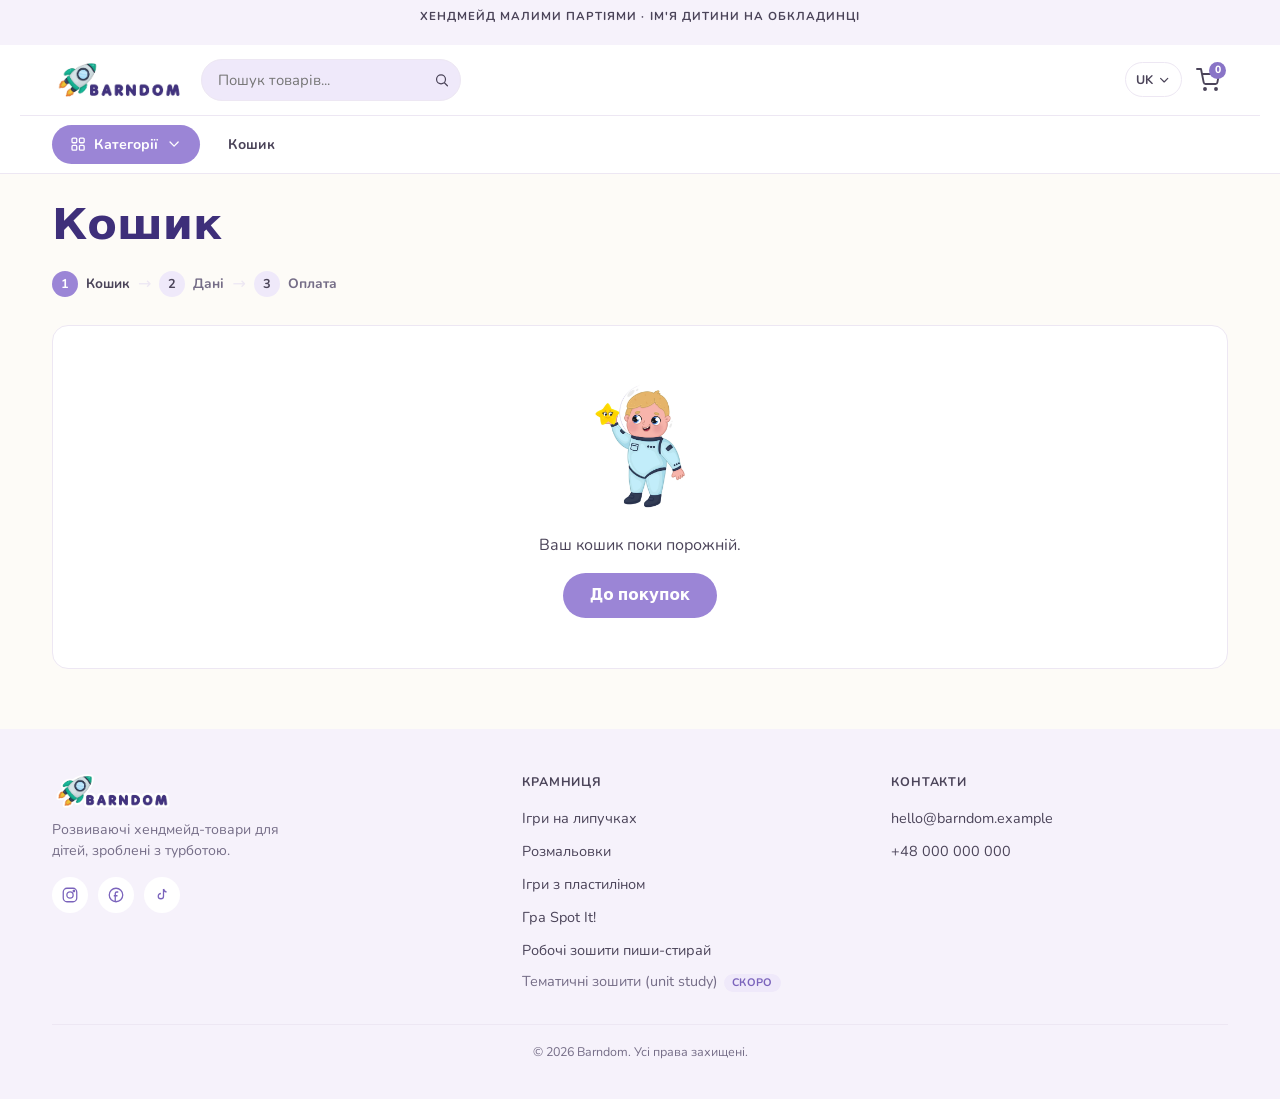
==== commit 8703c3b0: "Soften look, rename to Barndom, simple 6-tile home page Co-Authored-By: Claude Opus 5 <noreply@anthr" ====
--- a/cart.html
+++ b/cart.html
@@ -3,12 +3,12 @@
 <head>
   <meta charset="UTF-8">
   <meta name="viewport" content="width=device-width, initial-scale=1">
-  <title>Кошик — Barn Dom</title>
-  <meta name="description" content="Ваш кошик покупок у крамниці Barn Dom.">
+  <title>Кошик — Barndom</title>
+  <meta name="description" content="Ваш кошик покупок у крамниці Barndom.">
   <link rel="icon" href="assets/brand/favicon.svg" type="image/svg+xml">
   <link rel="preconnect" href="https://fonts.googleapis.com">
   <link rel="preconnect" href="https://fonts.gstatic.com" crossorigin>
-  <link href="https://fonts.googleapis.com/css2?family=Manrope:wght@400;500;600;700;800&display=swap" rel="stylesheet">
+  <link href="https://fonts.googleapis.com/css2?family=Quicksand:wght@500;600;700&family=Nunito:wght@400;600;700&display=swap" rel="stylesheet">
   <link rel="stylesheet" href="css/styles.css">
 </head>
 <body data-page="cart">
--- a/css/styles.css
+++ b/css/styles.css
@@ -1,5 +1,5 @@
 /*
- * Barn Dom — styles
+ * Barndom — styles
  * --------------------------------
  * Mobile-first. Breakpoints used throughout: 560px, 768px, 900px, 1200px.
  * Palette, type and component rules follow the shop's design system —
@@ -7,33 +7,53 @@
  */
 
 :root {
-  /* ---- color ---- */
-  --color-bg: #fbf9f6;
-  --color-surface: #ffffff;
-  --color-ink: #2a2233;
-  --color-muted: #6e6679;
-  --color-border: #ece6f2;
-  --color-primary: #6d3fd1;
-  --color-primary-dark: #5a2fb8;
-  --color-deep-purple: #2b1b4d;
-  --color-lavender: #f3eefb;
-  --color-yellow: #f5c542;
-  --color-pink: #e85d9a;
+  /* ---- color: a soft taste of childhood — warm, light, airy ---- */
+  --color-bg: #fdfbf7; /* warm cream page background */
+  --color-bg-alt: #f6f2fb; /* alternate section band + footer */
+  --color-surface: #ffffff; /* cards */
+  --color-ink: #4b4459; /* body text — soft, not near-black */
+  --color-heading: #3e2f7a; /* deep purple from the logo wordmark — used
+    for headings and brand accents so the site matches the artwork */
+  --color-muted: #756d87; /* secondary text (darkened slightly from the
+    brand's #867f96 so small captions still clear AA contrast) */
+  --color-border: #ede7f3;
+  --color-primary: #9b85d6; /* soft lilac — buttons, big/bold UI */
+  --color-primary-dark: #8974c7; /* hover */
+  --color-primary-text: #7b64bc; /* same family, for links/prices on light
+    backgrounds where plain #9b85d6 text would be too pale to read */
+  --color-lavender: #efe9fa; /* soft lilac tint — tiles, chips */
+  --color-lavender-wash: #f8f5fd; /* even lighter wash */
+  --color-deep-purple: #4b4459; /* small dark accents only (toast, icon
+    lines) — never a big block; same tone as ink, just kept as its own
+    variable for the few spots that used to be near-black */
+
+  /* pastel accents, tuned to the logo artwork — one per active home-page
+     tile, used sparingly elsewhere */
+  --color-peach: #f8cdb8; /* astronaut's skin tone */
+  --color-mint: #bde8d7; /* rocket's teal/mint */
+  --color-sky: #d9f0fa; /* astronaut suit's baby blue */
+  --color-sun: #fbe1a0; /* the star's warm yellow */
+  --color-blush: #f6cbd8;
+  --color-lilac: #dccff3;
+  --color-yellow: var(--color-sun); /* legacy alias used by badges */
+  --color-pink: var(--color-blush); /* legacy alias used by badges */
+
   --color-danger: #c8305a;
   --color-white: #ffffff;
 
-  /* ---- shape & shadow ---- */
-  --radius-lg: 18px;
-  --radius-md: 12px;
-  --radius-sm: 10px;
-  --shadow-soft: 0 2px 10px rgba(43, 27, 77, 0.06);
-  --shadow-lift: 0 14px 32px rgba(43, 27, 77, 0.14);
-
-  /* ---- type ---- */
-  --font-body: "Manrope", system-ui, -apple-system, "Segoe UI", sans-serif;
-  --font-heading: "Manrope", system-ui, -apple-system, "Segoe UI", sans-serif;
-
-  --container-width: 1280px;
+  /* ---- shape & shadow: rounder and airier ---- */
+  --radius-lg: 24px;
+  --radius-md: 16px;
+  --radius-sm: 12px;
+  --radius-pill: 999px;
+  --shadow-soft: 0 8px 24px rgba(120, 100, 170, 0.08);
+  --shadow-lift: 0 14px 32px rgba(120, 100, 170, 0.14);
+
+  /* ---- type: rounded, friendly ---- */
+  --font-body: "Nunito", system-ui, -apple-system, "Segoe UI", sans-serif;
+  --font-heading: "Quicksand", system-ui, -apple-system, "Segoe UI", sans-serif;
+
+  --container-width: 1240px;
   color-scheme: light;
 }
 
@@ -78,8 +98,8 @@
 h3,
 h4 {
   font-family: var(--font-heading);
-  font-weight: 800;
-  color: var(--color-deep-purple);
+  font-weight: 700;
+  color: var(--color-heading);
   line-height: 1.2;
   margin: 0 0 0.5em;
 }
@@ -101,7 +121,7 @@
 }
 
 a {
-  color: var(--color-primary);
+  color: var(--color-primary-text);
 }
 
 img {
@@ -117,7 +137,7 @@
   width: 100%;
   max-width: var(--container-width);
   margin: 0 auto;
-  padding-inline: 20px;
+  padding-inline: clamp(16px, 4vw, 32px);
 }
 
 .visually-hidden {
@@ -190,7 +210,7 @@
   font-family: var(--font-heading);
   font-weight: 700;
   font-size: 0.95rem;
-  border-radius: 11px;
+  border-radius: var(--radius-pill);
   padding: 13px 26px;
   border: 1.5px solid transparent;
   cursor: pointer;
@@ -210,18 +230,18 @@
 
 .btn--secondary {
   background: var(--color-surface);
-  color: var(--color-deep-purple);
+  color: var(--color-ink);
   border-color: var(--color-border);
 }
 
 .btn--secondary:hover {
   border-color: var(--color-primary);
-  color: var(--color-primary);
+  color: var(--color-primary-text);
 }
 
 .btn--ghost {
   background: transparent;
-  color: var(--color-primary);
+  color: var(--color-primary-text);
   border-color: var(--color-primary);
 }
 
@@ -247,7 +267,7 @@
 .btn--small {
   padding: 8px 16px;
   font-size: 0.85rem;
-  border-radius: 9px;
+  border-radius: var(--radius-pill);
 }
 
 .btn:disabled {
@@ -270,12 +290,12 @@
 /* ---------- announcement bar ---------- */
 
 .announcement-bar {
-  background: var(--color-deep-purple);
-  color: #fff;
+  background: var(--color-bg-alt);
+  color: var(--color-ink);
 }
 
 .announcement-bar__inner {
-  padding-block: 9px;
+  padding-block: 8px;
   text-align: center;
   font-size: 0.72rem;
   font-weight: 700;
@@ -308,11 +328,21 @@
   flex-shrink: 0;
 }
 
-.brand__name {
-  font-family: var(--font-heading);
-  font-weight: 800;
-  font-size: 1.2rem;
-  color: var(--color-deep-purple);
+/* logo-horizontal.webp already contains the "Barndom" wordmark, so no
+   separate text is printed next to it — the shop name only lives in the
+   image's alt text (and in page <title>s). The source file is a square
+   2000x2000 canvas, so height + object-fit keep it a tidy, non-distorted
+   strip regardless of that intrinsic ratio. */
+.brand__logo {
+  height: 40px;
+  width: auto;
+  object-fit: contain;
+}
+
+@media (max-width: 559px) {
+  .brand__logo {
+    height: 32px;
+  }
 }
 
 .header-search {
@@ -347,7 +377,7 @@
   transform: translateY(-50%);
   border: none;
   background: none;
-  color: var(--color-deep-purple);
+  color: var(--color-ink);
   padding: 8px;
   cursor: pointer;
   display: flex;
@@ -375,7 +405,7 @@
   gap: 4px;
   border: 1.5px solid var(--color-border);
   background: #fff;
-  color: var(--color-deep-purple);
+  color: var(--color-ink);
   font-weight: 700;
   font-size: 0.78rem;
   padding: 8px 10px;
@@ -426,12 +456,12 @@
 }
 
 .lang-dropdown__option.is-active {
-  color: var(--color-primary);
+  color: var(--color-primary-text);
 }
 
 .lang-dropdown__code {
   font-weight: 800;
-  color: var(--color-primary);
+  color: var(--color-primary-text);
   width: 2ch;
 }
 
@@ -451,7 +481,7 @@
 .cart-link {
   position: relative;
   display: inline-flex;
-  color: var(--color-deep-purple);
+  color: var(--color-ink);
   padding: 8px;
   border-radius: 999px;
 }
@@ -464,7 +494,7 @@
   position: absolute;
   top: 2px;
   right: 2px;
-  background: var(--color-pink);
+  background: var(--color-primary-dark);
   color: #fff;
   font-size: 0.65rem;
   font-weight: 800;
@@ -564,7 +594,7 @@
 
 .categories-dropdown__link:hover {
   background: var(--color-lavender);
-  color: var(--color-primary);
+  color: var(--color-primary-text);
 }
 
 .subnav__link {
@@ -576,7 +606,7 @@
 }
 
 .subnav__link:hover {
-  color: var(--color-primary);
+  color: var(--color-primary-text);
 }
 
 /* mobile menu (slide-in panel) */
@@ -584,7 +614,7 @@
 .mobile-menu-overlay {
   position: fixed;
   inset: 0;
-  background: rgba(43, 27, 77, 0.4);
+  background: rgba(75, 68, 89, 0.35);
   z-index: 200;
   display: none;
 }
@@ -619,10 +649,18 @@
   justify-content: flex-end;
 }
 
+.mobile-menu__search {
+  margin-bottom: 4px;
+}
+
+.mobile-menu__search .header-search-form input[type="search"] {
+  background: var(--color-lavender-wash);
+}
+
 .mobile-menu__close {
   border: none;
   background: var(--color-lavender);
-  color: var(--color-deep-purple);
+  color: var(--color-ink);
   width: 36px;
   height: 36px;
   border-radius: 999px;
@@ -660,8 +698,8 @@
   }
   .header-search--desktop {
     display: block;
-    flex: 1;
-    max-width: 420px;
+    flex: 0 1 260px;
+    max-width: 260px;
   }
   .header-search-mobile-wrap {
     display: none;
@@ -685,8 +723,8 @@
 
 .site-footer {
   margin-top: auto;
-  background: var(--color-deep-purple);
-  color: #d9d0f0;
+  background: var(--color-bg-alt);
+  color: var(--color-ink);
   padding-block: 44px 24px;
 }
 
@@ -704,7 +742,7 @@
 
 @media (min-width: 1000px) {
   .footer-grid {
-    grid-template-columns: 1.3fr repeat(3, 1fr);
+    grid-template-columns: 1.3fr repeat(2, 1fr);
   }
 }
 
@@ -712,7 +750,7 @@
   text-transform: uppercase;
   letter-spacing: 0.07em;
   font-size: 0.78rem;
-  color: #fff;
+  color: var(--color-ink);
   margin-bottom: 14px;
   font-weight: 700;
 }
@@ -727,28 +765,45 @@
 }
 
 .footer-col__links a {
-  color: #d9d0f0;
+  color: var(--color-ink);
   text-decoration: none;
   font-size: 0.9rem;
 }
 
 .footer-col__links a:hover {
-  color: #fff;
+  color: var(--color-primary-text);
+}
+
+.footer-col__links .footer-comingsoon {
+  color: var(--color-muted);
+  font-size: 0.9rem;
+}
+
+.footer-comingsoon__badge {
+  display: inline-block;
+  margin-left: 6px;
+  padding: 1px 8px;
+  border-radius: var(--radius-pill);
+  background: var(--color-lavender);
+  color: var(--color-primary-text);
+  font-size: 0.68rem;
+  font-weight: 700;
+  text-transform: uppercase;
+  letter-spacing: 0.03em;
 }
 
 .footer-brand__name {
-  font-family: var(--font-heading);
-  font-weight: 800;
-  font-size: 1.2rem;
-  color: #fff;
-  display: flex;
-  align-items: center;
-  gap: 9px;
-  margin-bottom: 10px;
+  margin: 0 0 10px;
+}
+
+.footer-brand__logo {
+  height: 36px;
+  width: auto;
+  object-fit: contain;
 }
 
 .footer-brand__tagline {
-  color: #b3a6d9;
+  color: var(--color-muted);
   font-size: 0.88rem;
   max-width: 32ch;
   margin-bottom: 16px;
@@ -766,21 +821,22 @@
   width: 36px;
   height: 36px;
   border-radius: 999px;
-  background: rgba(255, 255, 255, 0.08);
-  color: #fff;
+  background: var(--color-surface);
+  color: var(--color-primary-text);
 }
 
 .footer-social a:hover {
   background: var(--color-primary);
+  color: #fff;
 }
 
 .footer-bottom {
-  border-top: 1px solid rgba(255, 255, 255, 0.12);
+  border-top: 1px solid var(--color-border);
   margin-top: 32px;
   padding-top: 18px;
   text-align: center;
   font-size: 0.78rem;
-  color: #9d8fc9;
+  color: var(--color-muted);
 }
 
 /* ---------- main content spacing ---------- */
@@ -789,310 +845,193 @@
   flex: 1;
 }
 
-/* ---------- hero / home ---------- */
-
-.hero {
-  background: linear-gradient(160deg, var(--color-deep-purple) 0%, var(--color-primary) 100%);
-  background-color: var(--color-deep-purple);
-  position: relative;
-  overflow: hidden;
-  color: #fff;
-}
-
-.hero__stars {
-  position: absolute;
-  inset: 0;
-  background-image: radial-gradient(2px 2px at 10% 20%, rgba(255, 255, 255, 0.55) 0, transparent 60%),
-    radial-gradient(2px 2px at 85% 15%, rgba(255, 255, 255, 0.4) 0, transparent 60%),
-    radial-gradient(1.5px 1.5px at 60% 70%, rgba(255, 255, 255, 0.5) 0, transparent 60%),
-    radial-gradient(1.5px 1.5px at 25% 80%, rgba(255, 255, 255, 0.35) 0, transparent 60%),
-    radial-gradient(2px 2px at 95% 60%, rgba(255, 255, 255, 0.4) 0, transparent 60%),
-    radial-gradient(1.5px 1.5px at 45% 35%, rgba(255, 255, 255, 0.3) 0, transparent 60%);
-  pointer-events: none;
-}
-
-.hero__inner {
-  position: relative;
+/* ---------- home: greeting ---------- */
+
+.home-greeting {
+  padding-block: 32px 8px;
+}
+
+.home-greeting__inner {
   display: flex;
   flex-direction: column-reverse;
   align-items: center;
-  gap: 24px;
+  gap: 20px;
   text-align: center;
-  padding-block: 40px 44px;
-}
-
-.hero__text h1 {
-  color: #fff;
-}
-
-.hero__text p {
-  color: #e3d9f7;
-  font-size: 1.05rem;
-  max-width: 46ch;
+}
+
+.home-greeting__text h1 {
+  margin-bottom: 0.35em;
+}
+
+.home-greeting__text p {
+  color: var(--color-muted);
+  font-size: 1.02rem;
+  max-width: 52ch;
   margin-inline: auto;
 }
 
-.hero__image img {
-  width: min(300px, 68vw);
+.home-greeting__image img {
+  width: min(180px, 46vw);
   height: auto;
   margin-inline: auto;
 }
 
-@media (min-width: 900px) {
-  .hero__inner {
+@media (min-width: 768px) {
+  .home-greeting__inner {
     flex-direction: row;
     text-align: left;
-    padding-block: 60px 68px;
-    gap: 40px;
-  }
-  .hero__text {
-    flex: 1.1;
-  }
-  .hero__text p {
+    gap: 32px;
+  }
+  .home-greeting__text p {
     margin-inline: 0;
   }
-  .hero__image {
-    flex: 1;
-  }
-  .hero__image img {
-    width: min(400px, 100%);
-  }
-}
-
-/* ---------- benefit strip ---------- */
-
-.benefits {
-  padding-block: 30px;
-  border-bottom: 1px solid var(--color-border);
-}
-
-.benefits__grid {
+  .home-greeting__image img {
+    width: min(220px, 100%);
+  }
+}
+
+/* ---------- tile grid (the 6 big category tiles) ---------- */
+
+.tile-grid {
   display: grid;
-  grid-template-columns: repeat(2, minmax(0, 1fr));
-  gap: 20px;
-}
-
-@media (min-width: 640px) {
-  .benefits__grid {
-    grid-template-columns: repeat(4, minmax(0, 1fr));
-  }
-}
-
-.benefit {
+  grid-template-columns: 1fr;
+  gap: 18px;
+}
+
+@media (min-width: 480px) {
+  .tile-grid {
+    grid-template-columns: repeat(2, minmax(0, 1fr));
+  }
+}
+
+@media (min-width: 900px) {
+  .tile-grid {
+    grid-template-columns: repeat(3, minmax(0, 1fr));
+    gap: 22px;
+  }
+}
+
+.type-tile {
+  position: relative;
   display: flex;
   flex-direction: column;
   align-items: center;
-  text-align: center;
-  gap: 8px;
-}
-
-.benefit__icon {
-  width: 44px;
-  height: 44px;
-  border-radius: 999px;
-  background: var(--color-lavender);
-  color: var(--color-primary);
-  display: flex;
-  align-items: center;
-  justify-content: center;
-}
-
-.benefit__title {
-  font-weight: 700;
-  font-size: 0.88rem;
-  color: var(--color-deep-purple);
-}
-
-.benefit__text {
-  font-size: 0.8rem;
-  color: var(--color-muted);
-  margin: 0;
-}
-
-/* ---------- chooser (type tiles) ---------- */
-
-.type-grid {
-  display: grid;
-  grid-template-columns: repeat(2, minmax(0, 1fr));
-  gap: 16px;
-}
-
-@media (min-width: 640px) {
-  .type-grid {
-    grid-template-columns: repeat(3, minmax(0, 1fr));
-    gap: 20px;
-  }
-}
-
-@media (min-width: 900px) {
-  .type-grid {
-    grid-template-columns: repeat(4, minmax(0, 1fr));
-    gap: 22px;
-  }
-  .type-grid .type-card--featured {
-    grid-column: span 2;
-    grid-row: span 2;
-  }
-}
-
-.type-card {
-  background: var(--color-surface);
-  border-radius: var(--radius-lg);
-  border: 1px solid var(--color-border);
-  padding: 18px 16px 20px;
+  gap: 10px;
   text-align: center;
   text-decoration: none;
   color: var(--color-ink);
+  border-radius: var(--radius-lg);
+  padding: 28px 20px 26px;
+  background: var(--color-lavender);
   box-shadow: var(--shadow-soft);
-  display: flex;
-  flex-direction: column;
-  align-items: center;
-  gap: 6px;
-  min-width: 0;
-  transition: transform 0.18s ease, box-shadow 0.18s ease, border-color 0.18s ease;
-}
-
-.type-card:hover,
-.type-card:focus-visible {
-  transform: translateY(-3px);
+  border: 1px solid transparent;
+  transition: transform 0.18s ease, box-shadow 0.18s ease;
+}
+
+.type-tile:hover,
+.type-tile:focus-visible {
+  transform: translateY(-4px);
   box-shadow: var(--shadow-lift);
-  border-color: var(--color-primary);
-}
-
-.type-card__image {
+}
+
+.type-tile--peach {
+  background: var(--color-peach);
+}
+
+.type-tile--mint {
+  background: var(--color-mint);
+}
+
+.type-tile--sky {
+  background: var(--color-sky);
+}
+
+.type-tile--sun {
+  background: var(--color-sun);
+}
+
+.type-tile--blush {
+  background: var(--color-blush);
+}
+
+.type-tile--lilac {
+  background: var(--color-lilac);
+}
+
+.type-tile__image {
+  width: 96px;
+  height: 96px;
+  display: flex;
+  align-items: center;
+  justify-content: center;
+}
+
+.type-tile__image img {
   width: 100%;
-  aspect-ratio: 1 / 1;
-  display: flex;
-  align-items: center;
-  justify-content: center;
-  background: var(--color-lavender);
-  border-radius: var(--radius-md);
-  overflow: hidden;
-  margin-bottom: 6px;
-  position: relative;
-}
-
-.type-card__image img {
-  width: 68%;
-  height: 68%;
+  height: 100%;
   object-fit: contain;
 }
 
-.type-card--featured .type-card__image {
-  aspect-ratio: 4 / 3;
-}
-
-@media (min-width: 900px) {
-  .type-card--featured .type-card__image {
-    aspect-ratio: auto;
-    flex: 1;
-  }
-  .type-card--featured {
-    justify-content: center;
-  }
-}
-
-.type-card__featured-flag {
-  position: absolute;
-  top: 10px;
-  left: 10px;
-  background: var(--color-yellow);
-  color: var(--color-deep-purple);
-  font-size: 0.68rem;
-  font-weight: 800;
+.type-tile__name {
+  font-family: var(--font-heading);
+  font-weight: 700;
+  font-size: 1.05rem;
+  color: var(--color-heading);
+}
+
+/* the unit-study tile: still in development, so it is a plain (non-link)
+   element, greyed out and marked aria-disabled — see js/app.js and the
+   "comingSoon" flag on that product type in js/products.js. */
+.type-tile--disabled {
+  background: #f1eef4;
+  color: var(--color-muted);
+  box-shadow: none;
+  cursor: default;
+}
+
+.type-tile--disabled:hover,
+.type-tile--disabled:focus-visible {
+  transform: none;
+  box-shadow: none;
+}
+
+.type-tile--disabled .type-tile__image img {
+  filter: grayscale(1);
+  opacity: 0.5;
+}
+
+.type-tile--disabled .type-tile__name {
+  color: var(--color-muted);
+}
+
+.type-tile__soon {
+  display: inline-block;
+  padding: 3px 11px;
+  border-radius: var(--radius-pill);
+  background: var(--color-surface);
+  color: var(--color-muted);
+  font-size: 0.7rem;
+  font-weight: 700;
   text-transform: uppercase;
   letter-spacing: 0.04em;
-  padding: 4px 9px;
-  border-radius: 999px;
-}
-
-.type-card__name {
-  font-family: var(--font-heading);
-  font-weight: 700;
-  color: var(--color-deep-purple);
-  font-size: 1rem;
-  overflow-wrap: break-word;
-  word-break: break-word;
-}
-
-.type-card--featured .type-card__name {
-  font-size: 1.15rem;
-}
-
-.type-card__tagline {
+}
+
+/* ---------- coming soon page (catalog.html?type=unit-study) ---------- */
+
+.coming-soon {
+  text-align: center;
+  padding-block: 40px 60px;
+}
+
+.coming-soon img {
+  width: min(200px, 60vw);
+  margin: 0 auto 16px;
+}
+
+.coming-soon p {
   color: var(--color-muted);
-  font-size: 0.85rem;
-  display: none;
-}
-
-.type-card__cta {
-  color: var(--color-primary);
-  font-weight: 700;
-  font-size: 0.85rem;
-  margin-top: auto;
-  padding-top: 6px;
-}
-
-@media (min-width: 560px) {
-  .type-card__tagline {
-    display: block;
-  }
-}
-
-/* ---------- trust section ---------- */
-
-.trust {
-  background: var(--color-lavender);
-}
-
-.trust__grid {
-  display: flex;
-  flex-direction: column;
-  align-items: center;
-  gap: 28px;
-  text-align: center;
-}
-
-.trust__image img {
-  width: min(220px, 60vw);
-  margin-inline: auto;
-}
-
-.trust__points {
-  display: grid;
-  grid-template-columns: repeat(2, minmax(0, 1fr));
-  gap: 18px;
-  text-align: left;
-  width: 100%;
-}
-
-.trust__point {
-  display: flex;
-  gap: 10px;
-  align-items: flex-start;
-}
-
-.trust__point .icon {
-  color: var(--color-primary);
-  margin-top: 2px;
-  width: 22px;
-  height: 22px;
-}
-
-.trust__point p {
-  margin: 0;
-  font-size: 0.92rem;
-  color: var(--color-ink);
-}
-
-@media (min-width: 900px) {
-  .trust__grid {
-    flex-direction: row;
-    text-align: left;
-  }
-  .trust__points {
-    grid-template-columns: repeat(2, minmax(0, 1fr));
-  }
+  max-width: 50ch;
+  margin-inline: auto 1.2em;
 }
 
 /* ---------- badges ---------- */
@@ -1109,12 +1048,12 @@
 
 .badge--bestseller {
   background: var(--color-yellow);
-  color: var(--color-deep-purple);
+  color: var(--color-ink);
 }
 
 .badge--new {
   background: var(--color-pink);
-  color: #fff;
+  color: var(--color-ink);
 }
 
 /* ---------- breadcrumbs ---------- */
@@ -1135,7 +1074,7 @@
 }
 
 .breadcrumbs a:hover {
-  color: var(--color-primary);
+  color: var(--color-primary-text);
 }
 
 .breadcrumbs__sep {
@@ -1235,7 +1174,7 @@
   align-items: center;
   gap: 8px;
   background: var(--color-surface);
-  color: var(--color-deep-purple);
+  color: var(--color-ink);
   border: 1.5px solid var(--color-border);
   font-weight: 700;
   font-family: var(--font-heading);
@@ -1289,7 +1228,7 @@
   text-transform: uppercase;
   letter-spacing: 0.05em;
   margin-bottom: 10px;
-  color: var(--color-deep-purple);
+  color: var(--color-ink);
   font-weight: 700;
 }
 
@@ -1346,7 +1285,7 @@
   align-items: center;
   gap: 6px;
   background: var(--color-lavender);
-  color: var(--color-deep-purple);
+  color: var(--color-ink);
   border: none;
   border-radius: 999px;
   padding: 6px 8px 6px 12px;
@@ -1367,7 +1306,7 @@
 .clear-all-link {
   background: none;
   border: none;
-  color: var(--color-primary);
+  color: var(--color-primary-text);
   font-weight: 700;
   font-size: 0.82rem;
   cursor: pointer;
@@ -1380,7 +1319,7 @@
 .filters-mobile-overlay {
   position: fixed;
   inset: 0;
-  background: rgba(43, 27, 77, 0.4);
+  background: rgba(75, 68, 89, 0.35);
   z-index: 200;
   display: none;
 }
@@ -1542,8 +1481,8 @@
 
 .product-card__price {
   font-family: var(--font-heading);
-  font-weight: 800;
-  color: var(--color-primary);
+  font-weight: 700;
+  color: var(--color-primary-text);
   font-size: 1.05rem;
   margin-bottom: 10px;
   margin-top: auto;
@@ -1633,8 +1572,8 @@
 .product-page__price {
   font-family: var(--font-heading);
   font-size: 1.5rem;
-  color: var(--color-primary);
-  font-weight: 800;
+  color: var(--color-primary-text);
+  font-weight: 700;
 }
 
 .product-page__desc {
@@ -1659,7 +1598,7 @@
 }
 
 .trust-lines__item .icon {
-  color: var(--color-primary);
+  color: var(--color-primary-text);
   width: 18px;
   height: 18px;
 }
@@ -1688,7 +1627,7 @@
   font-family: var(--font-heading);
   font-weight: 700;
   font-size: 0.98rem;
-  color: var(--color-deep-purple);
+  color: var(--color-ink);
   text-align: left;
 }
 
@@ -1748,13 +1687,13 @@
   align-items: center;
   gap: 12px;
   z-index: 90;
-  box-shadow: 0 -6px 20px rgba(43, 27, 77, 0.08);
+  box-shadow: 0 -6px 20px rgba(120, 100, 170, 0.1);
 }
 
 .sticky-buybar__price {
   font-family: var(--font-heading);
-  font-weight: 800;
-  color: var(--color-primary);
+  font-weight: 700;
+  color: var(--color-primary-text);
   font-size: 1.1rem;
   white-space: nowrap;
 }
@@ -1789,7 +1728,7 @@
 .form-field legend {
   display: block;
   font-weight: 700;
-  color: var(--color-deep-purple);
+  color: var(--color-ink);
   margin-bottom: 6px;
   font-family: var(--font-heading);
   font-size: 0.92rem;
@@ -1884,7 +1823,7 @@
 
 .checkbox-field {
   display: flex;
-  align-items: flex-start;
+  align-items: center;
   gap: 10px;
   font-weight: 600;
   cursor: pointer;
@@ -1892,15 +1831,14 @@
 }
 
 .checkbox-field input {
-  margin-top: 4px;
-  width: 19px;
-  height: 19px;
+  width: 18px;
+  height: 18px;
   flex-shrink: 0;
   accent-color: var(--color-primary);
 }
 
 .checkbox-field__price {
-  color: var(--color-primary);
+  color: var(--color-primary-text);
   font-weight: 700;
 }
 
@@ -1916,7 +1854,7 @@
 .quantity-stepper button {
   border: none;
   background: var(--color-lavender);
-  color: var(--color-deep-purple);
+  color: var(--color-ink);
   width: 36px;
   height: 36px;
   font-size: 1.1rem;
@@ -1943,7 +1881,7 @@
 .drawer-overlay {
   position: fixed;
   inset: 0;
-  background: rgba(43, 27, 77, 0.4);
+  background: rgba(75, 68, 89, 0.35);
   z-index: 300;
   display: none;
 }
@@ -1982,7 +1920,7 @@
 .mini-cart__close {
   border: none;
   background: var(--color-lavender);
-  color: var(--color-deep-purple);
+  color: var(--color-ink);
   width: 36px;
   height: 36px;
   border-radius: 999px;
@@ -2034,7 +1972,7 @@
 }
 
 .mini-cart-line__price {
-  color: var(--color-primary);
+  color: var(--color-primary-text);
   font-weight: 700;
   font-size: 0.88rem;
 }
@@ -2092,7 +2030,7 @@
   height: 26px;
   border-radius: 999px;
   background: var(--color-lavender);
-  color: var(--color-deep-purple);
+  color: var(--color-ink);
   display: flex;
   align-items: center;
   justify-content: center;
@@ -2100,7 +2038,7 @@
 }
 
 .step-indicator__step.is-active {
-  color: var(--color-deep-purple);
+  color: var(--color-ink);
 }
 
 .step-indicator__step.is-active .step-indicator__num {
@@ -2129,6 +2067,10 @@
   display: flex;
   flex-direction: column;
   gap: 28px;
+}
+
+.cart-layout[hidden] {
+  display: none;
 }
 
 @media (min-width: 1000px) {
@@ -2194,7 +2136,7 @@
 }
 
 .cart-line__price {
-  color: var(--color-primary);
+  color: var(--color-primary-text);
   font-weight: 700;
   margin-bottom: 0;
 }
@@ -2266,7 +2208,7 @@
 }
 
 .order-confirmation h3 {
-  color: var(--color-deep-purple);
+  color: var(--color-ink);
 }
 
 /* ---------- toast ---------- */
